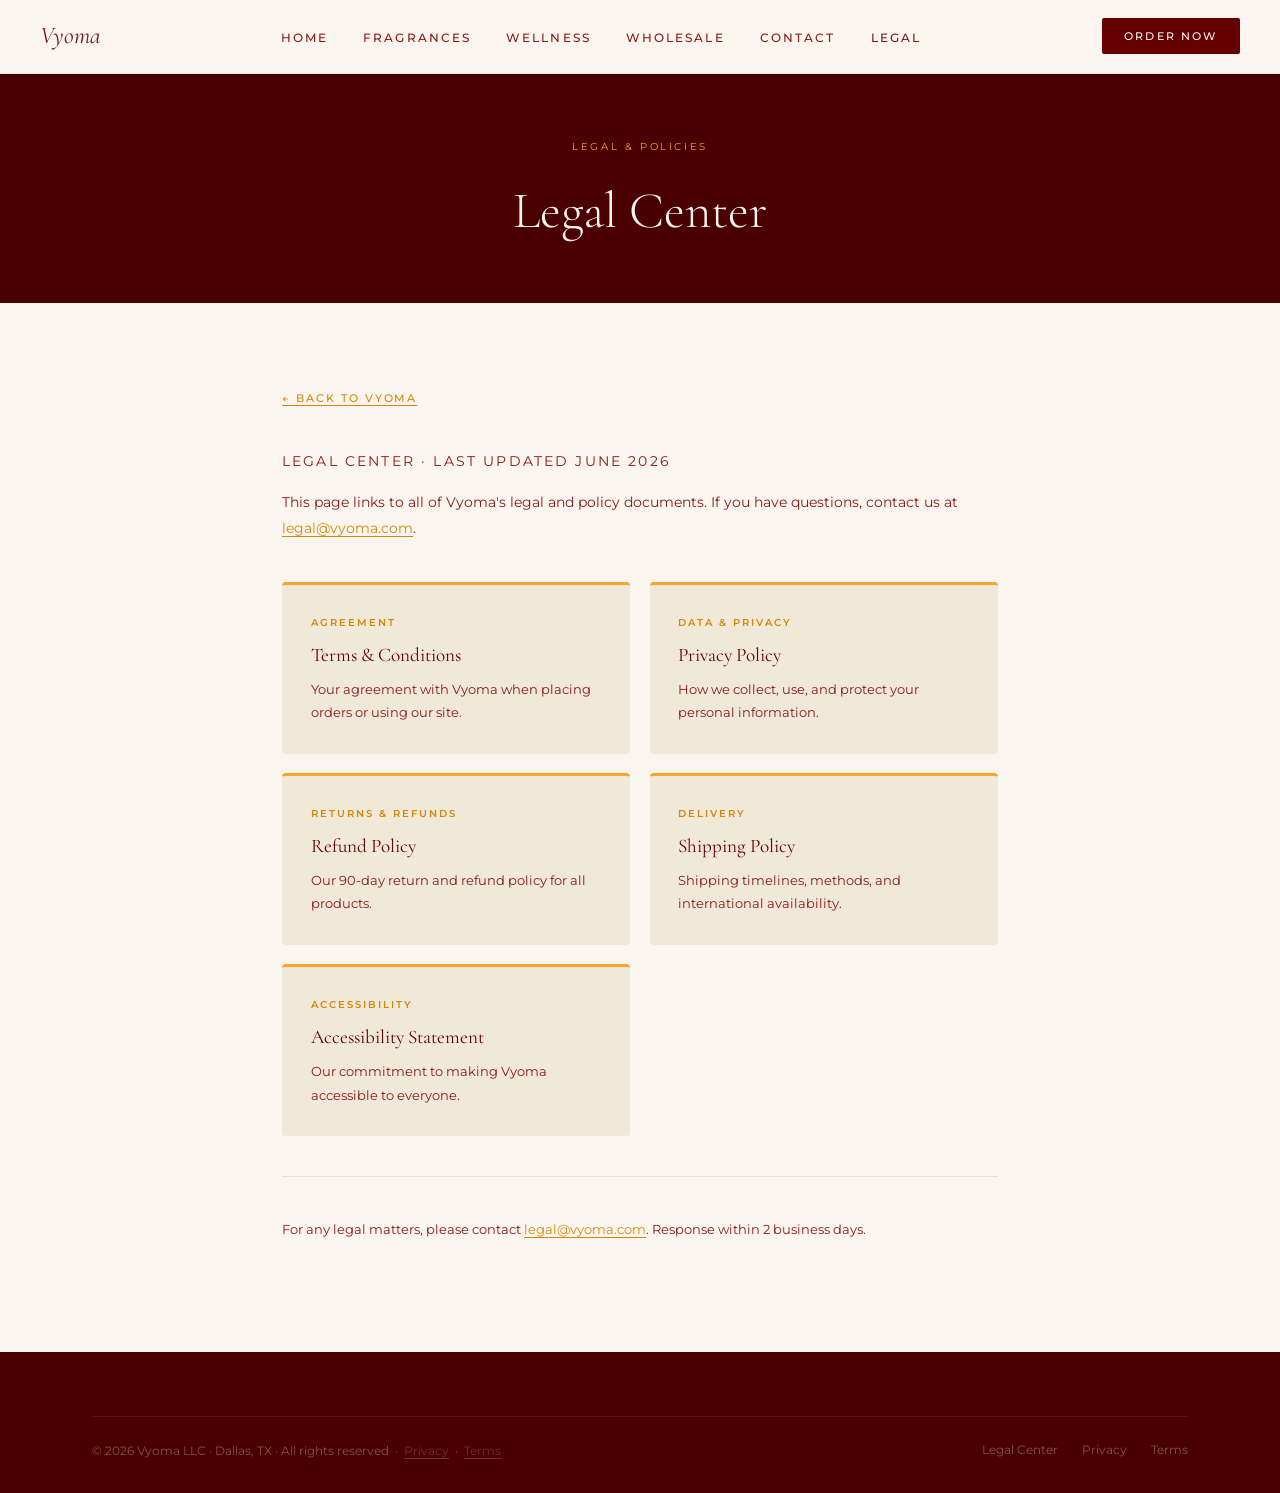
==== policies/index.html @ 999a2e5c "Add legal/policy pages and integrate into site navigation - Add policies/ folder with 6 self-contain" ====
<!DOCTYPE html>
<html lang="en">
<head>
<meta charset="UTF-8">
<meta name="viewport" content="width=device-width, initial-scale=1.0">
<title>Legal Center — Vyoma</title>
<link rel="preconnect" href="https://fonts.googleapis.com">
<link rel="preconnect" href="https://fonts.gstatic.com" crossorigin>
<link href="https://fonts.googleapis.com/css2?family=Cormorant+Garamond:ital,wght@0,300;0,400;0,500;1,300;1,400&family=Montserrat:wght@300;400;500;600&display=swap" rel="stylesheet">
<link rel="stylesheet" href="../shared.css">
<style>
.policy-wrap { max-width: 780px; margin: 0 auto; padding: 5rem 2rem 6rem; }
.policy-wrap h2 { font-family: var(--ff-serif); font-size: 1.6rem; font-weight: 300; color: var(--crimson); margin: 2.5rem 0 .8rem; }
.policy-wrap h3 { font-family: var(--ff-sans); font-size: .75rem; letter-spacing: .2em; text-transform: uppercase; color: var(--saffron-dk); margin: 2rem 0 .6rem; font-weight: 600; }
.policy-wrap p, .policy-wrap li { font-size: .9rem; color: var(--crimson-lt); line-height: 1.85; margin-bottom: .9rem; }
.policy-wrap ul, .policy-wrap ol { padding-left: 1.4rem; margin-bottom: 1rem; }
.policy-wrap li { margin-bottom: .4rem; }
.policy-wrap a { color: var(--saffron-dk); text-decoration: underline; text-underline-offset: 3px; }
.policy-wrap hr { border: none; border-top: 1px solid rgba(103,0,0,.1); margin: 2.5rem 0; }
.policy-meta { font-size: .72rem; letter-spacing: .15em; text-transform: uppercase; color: var(--smoke); margin-bottom: 2rem; }
.policy-back { display: inline-flex; align-items: center; gap: .5rem; font-size: .68rem; letter-spacing: .18em; text-transform: uppercase; color: var(--saffron-dk); font-weight: 500; text-decoration: none; margin-bottom: 2.5rem; }
.policy-back:hover { color: var(--crimson); }
</style>
</head>
<body style="background:var(--ivory);">

<nav class="nav" id="nav" style="position:relative;border-bottom:1px solid rgba(103,0,0,.08);">
  <a href="../index.html" class="nav__logo">
    <span class="nav__brand">Vyoma</span>
  </a>
  <ul class="nav__links">
    <li><a href="../index.html">Home</a></li>
    <li><a href="../fragrances.html">Fragrances</a></li>
    <li><a href="../wellness.html">Wellness</a></li>
    <li><a href="../wholesale.html">Wholesale</a></li>
    <li><a href="../contact.html">Contact</a></li>
    <li><a href="index.html" class="active">Legal</a></li>
  </ul>
  <a href="../contact.html" class="nav__cta">Order Now</a>
  <button class="nav__hamburger" id="hamburger" aria-label="Menu">
    <span></span><span></span><span></span>
  </button>
</nav>
<div class="nav__mobile" id="mobileMenu">
  <a href="../index.html">Home</a>
  <a href="../fragrances.html">Fragrances</a>
  <a href="../wellness.html">Wellness</a>
  <a href="../wholesale.html">Wholesale</a>
  <a href="../contact.html">Contact</a>
  <a href="index.html">Legal</a>
</div>

<div style="background:var(--crimson-dk);padding:4rem 0 3rem;text-align:center;">
  <p style="font-family:var(--ff-sans);font-size:.65rem;letter-spacing:.25em;text-transform:uppercase;color:var(--saffron);margin-bottom:.8rem;">Legal &amp; Policies</p>
  <h1 style="font-family:var(--ff-serif);font-size:clamp(2rem,4vw,3.2rem);font-weight:300;color:var(--ivory);">Legal Center</h1>
</div>

<div class="policy-wrap">
  <a href="../index.html" class="policy-back">← Back to Vyoma</a>
  
<p class="policy-meta">Legal Center &middot; Last updated June 2026</p>
<p>This page links to all of Vyoma's legal and policy documents. If you have questions, contact us at <a href="mailto:legal@vyoma.com">legal@vyoma.com</a>.</p>
<div style="display:grid;grid-template-columns:1fr 1fr;gap:1.2rem;margin:2.5rem 0;">
<a href="terms-and-conditions.html" style="display:block;background:var(--ivory-dk);border-radius:4px;border-top:3px solid var(--saffron);padding:1.8rem;text-decoration:none;">
  <div style="font-size:.62rem;letter-spacing:.2em;text-transform:uppercase;color:var(--saffron-dk);font-weight:600;margin-bottom:.5rem;">Agreement</div>
  <div style="font-family:var(--ff-serif);font-size:1.2rem;color:var(--crimson);">Terms &amp; Conditions</div>
  <p style="font-size:.8rem;color:var(--crimson-lt);margin-top:.4rem;margin-bottom:0;">Your agreement with Vyoma when placing orders or using our site.</p>
</a><a href="privacy-policy.html" style="display:block;background:var(--ivory-dk);border-radius:4px;border-top:3px solid var(--saffron);padding:1.8rem;text-decoration:none;">
  <div style="font-size:.62rem;letter-spacing:.2em;text-transform:uppercase;color:var(--saffron-dk);font-weight:600;margin-bottom:.5rem;">Data &amp; Privacy</div>
  <div style="font-family:var(--ff-serif);font-size:1.2rem;color:var(--crimson);">Privacy Policy</div>
  <p style="font-size:.8rem;color:var(--crimson-lt);margin-top:.4rem;margin-bottom:0;">How we collect, use, and protect your personal information.</p>
</a><a href="refund-policy.html" style="display:block;background:var(--ivory-dk);border-radius:4px;border-top:3px solid var(--saffron);padding:1.8rem;text-decoration:none;">
  <div style="font-size:.62rem;letter-spacing:.2em;text-transform:uppercase;color:var(--saffron-dk);font-weight:600;margin-bottom:.5rem;">Returns &amp; Refunds</div>
  <div style="font-family:var(--ff-serif);font-size:1.2rem;color:var(--crimson);">Refund Policy</div>
  <p style="font-size:.8rem;color:var(--crimson-lt);margin-top:.4rem;margin-bottom:0;">Our 90-day return and refund policy for all products.</p>
</a><a href="shipping-policy.html" style="display:block;background:var(--ivory-dk);border-radius:4px;border-top:3px solid var(--saffron);padding:1.8rem;text-decoration:none;">
  <div style="font-size:.62rem;letter-spacing:.2em;text-transform:uppercase;color:var(--saffron-dk);font-weight:600;margin-bottom:.5rem;">Delivery</div>
  <div style="font-family:var(--ff-serif);font-size:1.2rem;color:var(--crimson);">Shipping Policy</div>
  <p style="font-size:.8rem;color:var(--crimson-lt);margin-top:.4rem;margin-bottom:0;">Shipping timelines, methods, and international availability.</p>
</a><a href="accessibility.html" style="display:block;background:var(--ivory-dk);border-radius:4px;border-top:3px solid var(--saffron);padding:1.8rem;text-decoration:none;">
  <div style="font-size:.62rem;letter-spacing:.2em;text-transform:uppercase;color:var(--saffron-dk);font-weight:600;margin-bottom:.5rem;">Accessibility</div>
  <div style="font-family:var(--ff-serif);font-size:1.2rem;color:var(--crimson);">Accessibility Statement</div>
  <p style="font-size:.8rem;color:var(--crimson-lt);margin-top:.4rem;margin-bottom:0;">Our commitment to making Vyoma accessible to everyone.</p>
</a></div>
<hr>
<p style="font-size:.82rem;color:var(--crimson-lt);">For any legal matters, please contact <a href="mailto:legal@vyoma.com">legal@vyoma.com</a>. Response within 2 business days.</p>
</div>

<footer class="footer">
  <div class="container">
    <div class="footer__bottom">
      <p class="footer__copy">&copy; 2026 Vyoma LLC &middot; Dallas, TX &middot; All rights reserved &nbsp;&middot;&nbsp; <a href="privacy-policy.html" style="color:inherit;opacity:.6;text-decoration:underline;text-underline-offset:3px;">Privacy</a> &nbsp;&middot;&nbsp; <a href="terms-and-conditions.html" style="color:inherit;opacity:.6;text-decoration:underline;text-underline-offset:3px;">Terms</a></p>
      <div class="footer__legal">
        <a href="index.html">Legal Center</a>
        <a href="privacy-policy.html">Privacy</a>
        <a href="terms-and-conditions.html">Terms</a>
      </div>
    </div>
  </div>
</footer>

<script>
document.getElementById('hamburger').addEventListener('click',()=>document.getElementById('mobileMenu').classList.toggle('open'));
</script>
</body>
</html>
---- shared.css ----
/* ========================================================
   VYOMA — Shared Stylesheet  v2
   Palette: Crimson #670000 · Saffron #F5A52A · Ivory #FAF6EF
   Logos: original brand PNGs embedded per-page as base64
   ========================================================

   LOGO QUICK REFERENCE (all in /Logo/)
   ──────────────────────────────────────────────────────
   CIRCULAR  2034×2034px
     Vyoma_Logo_03_DeepCrimson.png  → hero, dark sections, social
     Vyoma_Logo_03_Cream.png        → light sections, print
     Vyoma_Logo_03_white.png        → letterhead, docs
   HORIZONTAL  2600×767px
     Vyoma_Header_03_creamDarkCrimson.png → dark headers, packaging
     Vyoma_Header_03_creamCrimson.png     → email, light collateral
     Vyoma_Header_03_whiteCrimson.png     → Word/PDF docs, invoices
   ──────────────────────────────────────────────────────
   ======================================================== */

*, *::before, *::after { box-sizing: border-box; margin: 0; padding: 0; }

:root {
  --saffron:    #F5A52A;
  --saffron-lt: #FBD07A;
  --saffron-dk: #D4880A;
  --crimson:    #670000;
  --crimson-lt: #8B1A1A;
  --crimson-dk: #4A0000;
  --maroon:     #7B1520;
  --ivory:      #FAF6EF;
  --ivory-dk:   #F0E8D8;
  --smoke:      #C8B99A;
  --ff-serif:   'Cormorant Garamond', Georgia, serif;
  --ff-sans:    'Montserrat', sans-serif;
  --ease:       0.35s ease;
}

html  { scroll-behavior: smooth; }
body  { font-family: var(--ff-sans); background: var(--ivory); color: var(--crimson); line-height: 1.7; overflow-x: hidden; }
img   { max-width: 100%; display: block; }
a     { text-decoration: none; color: inherit; }

/* ── Typography ── */
.eyebrow { font-family:var(--ff-sans); font-size:0.68rem; letter-spacing:0.25em; text-transform:uppercase; color:var(--saffron-dk); font-weight:500; }
.section-title { font-family:var(--ff-serif); font-size:clamp(2rem,4vw,3.2rem); font-weight:300; line-height:1.15; color:var(--crimson); }
.section-title em { font-style:italic; color:var(--maroon); }

/* ── Layout ── */
.container    { max-width:1160px; margin:0 auto; padding:0 2rem; }
.section      { padding:6rem 0; }
.section--dark     { background:var(--crimson-dk); color:var(--ivory); }
.section--dark .section-title { color:var(--ivory); }
.section--dark .eyebrow       { color:var(--saffron); }
.section--crimson  { background:var(--crimson); color:var(--ivory); }
.section--crimson .section-title { color:var(--ivory); }
.section--crimson .eyebrow       { color:var(--saffron); }
.section--saffron  { background:var(--saffron); color:var(--crimson); }
.section--ivory-dk { background:var(--ivory-dk); }

/* ── Buttons ── */
.btn { display:inline-flex; align-items:center; gap:0.5rem; padding:0.85rem 2rem; border-radius:2px; font-size:0.72rem; letter-spacing:0.2em; text-transform:uppercase; font-weight:500; transition:all var(--ease); cursor:pointer; border:none; font-family:var(--ff-sans); }
.btn--primary       { background:var(--saffron); color:var(--crimson); }
.btn--primary:hover { background:var(--saffron-lt); transform:translateY(-2px); box-shadow:0 8px 24px rgba(245,165,42,.35); }
.btn--crimson       { background:var(--crimson); color:var(--ivory); }
.btn--crimson:hover { background:var(--crimson-lt); }
.btn--outline-light { background:transparent; color:var(--ivory); border:1px solid rgba(250,246,239,.35); }
.btn--outline-light:hover { background:rgba(250,246,239,.08); border-color:var(--ivory); }
.btn--outline-dark  { background:transparent; color:var(--crimson); border:1px solid rgba(103,0,0,.3); }
.btn--outline-dark:hover { background:rgba(103,0,0,.06); }

/* ── Geo divider ── */
.geo-divider { display:flex; align-items:center; gap:1rem; margin:1.5rem 0; }
.geo-divider::before,.geo-divider::after { content:""; flex:1; height:1px; background:currentColor; opacity:.2; }
.geo-divider svg { width:28px; height:28px; opacity:.4; flex-shrink:0; }

/* ── Marquee ── */
.marquee-strip { background:var(--saffron); padding:1.6rem 0; overflow:hidden; }
.marquee-inner { display:flex; gap:4rem; align-items:center; white-space:nowrap; animation:marquee 32s linear infinite; width:max-content; }
@keyframes marquee { from{transform:translateX(0)} to{transform:translateX(-50%)} }
.marquee-item { display:flex; align-items:center; gap:1rem; font-family:var(--ff-serif); font-size:1.05rem; font-style:italic; color:var(--crimson); }
.marquee-item::after { content:"◆"; font-style:normal; font-size:.45rem; opacity:.45; }

/* ── Navigation ── */
.nav { position:fixed; top:0; left:0; right:0; z-index:100; display:flex; align-items:center; justify-content:space-between; padding:1rem 2.5rem; background:rgba(250,246,239,.93); backdrop-filter:blur(12px); border-bottom:1px solid rgba(103,0,0,.08); transition:var(--ease); }
.nav.scrolled { padding:.7rem 2.5rem; background:rgba(250,246,239,.98); box-shadow:0 2px 24px rgba(103,0,0,.1); }
.nav__logo { display:flex; align-items:center; gap:.9rem; }
.nav__logo img { height:44px; width:44px; border-radius:50%; object-fit:cover; }
.nav__brand { font-family:var(--ff-serif); font-size:1.5rem; font-style:italic; color:var(--maroon); }
.nav__links { display:flex; gap:2.2rem; list-style:none; }
.nav__links a { font-size:.72rem; letter-spacing:.18em; text-transform:uppercase; color:var(--crimson-lt); font-weight:500; transition:color var(--ease); }
.nav__links a:hover,.nav__links a.active { color:var(--maroon); }
.nav__cta { background:var(--crimson); color:var(--ivory); padding:.55rem 1.4rem; border-radius:2px; font-size:.68rem; letter-spacing:.2em; text-transform:uppercase; font-weight:500; transition:background var(--ease); }
.nav__cta:hover { background:var(--maroon); }
.nav__hamburger { display:none; flex-direction:column; gap:5px; cursor:pointer; background:none; border:none; padding:4px; }
.nav__hamburger span { display:block; width:22px; height:2px; background:var(--crimson); transition:var(--ease); }
.nav__mobile { display:none; }
.nav__mobile.open { display:flex; flex-direction:column; position:fixed; top:62px; left:0; right:0; bottom:0; background:var(--ivory); z-index:99; align-items:center; justify-content:center; gap:2rem; }
.nav__mobile a { font-size:1.4rem; font-family:var(--ff-serif); font-style:italic; color:var(--crimson); }

/* ── Page hero (inner pages) ── */
.page-hero { min-height:42vh; background:var(--crimson-dk); display:flex; align-items:flex-end; padding-bottom:4rem; padding-top:8rem; position:relative; overflow:hidden; }
.page-hero__geo { position:absolute; inset:0; display:flex; align-items:center; justify-content:center; pointer-events:none; }
.page-hero__geo svg { width:60vmin; height:60vmin; opacity:.06; }
.page-hero__content { position:relative; z-index:2; }
.page-hero__eyebrow { font-family:var(--ff-sans); font-size:.68rem; letter-spacing:.28em; text-transform:uppercase; color:var(--saffron); margin-bottom:.9rem; font-weight:500; }
.page-hero__title { font-family:var(--ff-serif); font-size:clamp(2.5rem,5vw,4.5rem); font-weight:300; color:var(--ivory); line-height:1.1; }
.page-hero__title em { font-style:italic; color:var(--saffron); }
.page-hero__sub { font-size:.9rem; color:var(--smoke); margin-top:1rem; max-width:520px; line-height:1.75; }

/* ── Footer ── */
.footer { background:var(--crimson-dk); color:var(--smoke); padding:4rem 0 2rem; }
.footer__grid { display:grid; grid-template-columns:2fr 1fr 1fr 1fr; gap:3rem; margin-bottom:3rem; }
.footer__brand { display:flex; flex-direction:column; }
.footer__brand-logo { display:flex; align-items:center; gap:.8rem; margin-bottom:1rem; }
.footer__brand-logo img { height:42px; width:auto; }
.footer__tagline { font-size:.78rem; color:var(--smoke); margin-bottom:1rem; font-style:italic; font-family:var(--ff-serif); }
.footer__desc { font-size:.8rem; color:rgba(200,185,154,.6); line-height:1.7; }
.footer__col h4 { font-size:.65rem; letter-spacing:.2em; text-transform:uppercase; color:var(--saffron); margin-bottom:1.2rem; font-weight:500; }
.footer__col ul { list-style:none; display:flex; flex-direction:column; gap:.6rem; }
.footer__col ul li a { font-size:.82rem; color:var(--smoke); transition:color var(--ease); }
.footer__col ul li a:hover { color:var(--saffron); }
.footer__bottom { border-top:1px solid rgba(200,185,154,.12); padding-top:1.5rem; display:flex; justify-content:space-between; align-items:center; flex-wrap:wrap; gap:1rem; }
.footer__copy { font-size:.75rem; color:rgba(200,185,154,.45); }
.footer__legal { display:flex; gap:1.5rem; }
.footer__legal a { font-size:.72rem; color:rgba(200,185,154,.45); transition:color var(--ease); }
.footer__legal a:hover { color:var(--smoke); }

/* ── Scroll reveal ── */
.reveal { opacity:0; transform:translateY(28px); transition:opacity .75s ease,transform .75s ease; }
.reveal.visible { opacity:1; transform:none; }

/* ── Responsive ── */
@media (max-width:1024px) { .footer__grid { grid-template-columns:1fr 1fr; } }
@media (max-width:768px)  { .nav__links,.nav__cta { display:none; } .nav__hamburger { display:flex; } .section { padding:4rem 0; } .footer__grid { grid-template-columns:1fr; } }
@media (max-width:480px)  { .nav { padding:1rem 1.2rem; } .container { padding:0 1.2rem; } }
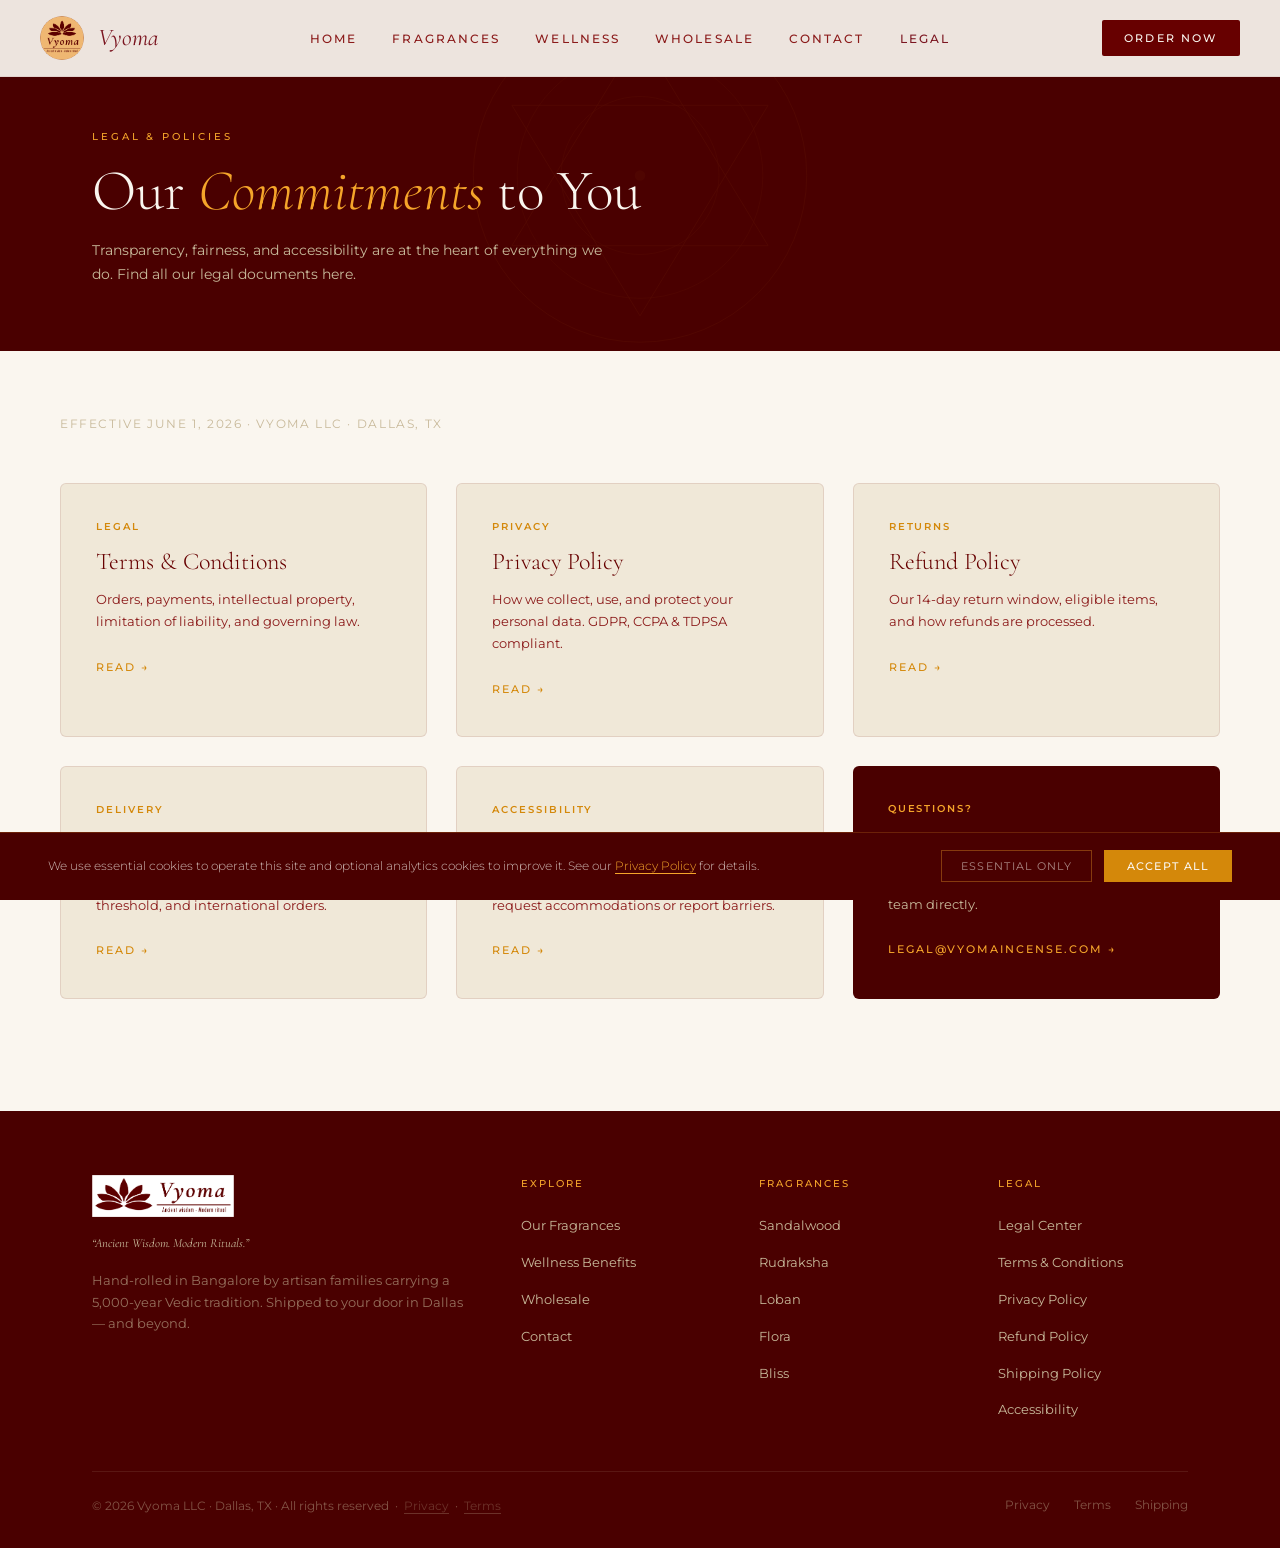
==== commit b3a1a8a0: "Redesign policy pages with full Vyoma branding Rebuild all 6 policy pages from scratch to match the " ====
--- a/policies/index.html
+++ b/policies/index.html
@@ -3,29 +3,77 @@
 <head>
 <meta charset="UTF-8">
 <meta name="viewport" content="width=device-width, initial-scale=1.0">
-<title>Legal Center — Vyoma</title>
+<meta name="description" content="Vyoma legal documents — Terms & Conditions, Privacy Policy, Refund & Shipping policies, and Accessibility statement.">
+<meta name="robots" content="index, follow">
+<link rel="canonical" href="https://vyomaincense.com/policies/index">
+<meta property="og:title" content="Legal Center | Vyoma">
+<meta property="og:description" content="Vyoma legal documents — Terms & Conditions, Privacy Policy, Refund & Shipping policies, and Accessibility statement.">
+<meta property="og:type" content="website">
+<meta property="og:url" content="https://vyomaincense.com/policies/index">
+<meta property="og:site_name" content="Vyoma">
+<meta name="twitter:card" content="summary_large_image">
+<meta name="twitter:site" content="@vyomaincense">
+<meta name="twitter:title" content="Legal Center | Vyoma">
+<meta name="twitter:description" content="Vyoma legal documents — Terms & Conditions, Privacy Policy, Refund & Shipping policies, and Accessibility statement.">
+<title>Legal Center &mdash; Vyoma</title>
 <link rel="preconnect" href="https://fonts.googleapis.com">
 <link rel="preconnect" href="https://fonts.gstatic.com" crossorigin>
 <link href="https://fonts.googleapis.com/css2?family=Cormorant+Garamond:ital,wght@0,300;0,400;0,500;1,300;1,400&family=Montserrat:wght@300;400;500;600&display=swap" rel="stylesheet">
 <link rel="stylesheet" href="../shared.css">
 <style>
-.policy-wrap { max-width: 780px; margin: 0 auto; padding: 5rem 2rem 6rem; }
-.policy-wrap h2 { font-family: var(--ff-serif); font-size: 1.6rem; font-weight: 300; color: var(--crimson); margin: 2.5rem 0 .8rem; }
-.policy-wrap h3 { font-family: var(--ff-sans); font-size: .75rem; letter-spacing: .2em; text-transform: uppercase; color: var(--saffron-dk); margin: 2rem 0 .6rem; font-weight: 600; }
-.policy-wrap p, .policy-wrap li { font-size: .9rem; color: var(--crimson-lt); line-height: 1.85; margin-bottom: .9rem; }
-.policy-wrap ul, .policy-wrap ol { padding-left: 1.4rem; margin-bottom: 1rem; }
-.policy-wrap li { margin-bottom: .4rem; }
-.policy-wrap a { color: var(--saffron-dk); text-decoration: underline; text-underline-offset: 3px; }
-.policy-wrap hr { border: none; border-top: 1px solid rgba(103,0,0,.1); margin: 2.5rem 0; }
-.policy-meta { font-size: .72rem; letter-spacing: .15em; text-transform: uppercase; color: var(--smoke); margin-bottom: 2rem; }
-.policy-back { display: inline-flex; align-items: center; gap: .5rem; font-size: .68rem; letter-spacing: .18em; text-transform: uppercase; color: var(--saffron-dk); font-weight: 500; text-decoration: none; margin-bottom: 2.5rem; }
-.policy-back:hover { color: var(--crimson); }
+.policy-hero { background: var(--crimson-dk); padding: 8rem 0 4rem; position: relative; overflow: hidden; }
+.policy-hero__geo { position:absolute;inset:0;display:flex;align-items:center;justify-content:center;pointer-events:none;opacity:.06; }
+.policy-hero__eyebrow { font-family:var(--ff-sans);font-size:.65rem;letter-spacing:.28em;text-transform:uppercase;color:var(--saffron);margin-bottom:.9rem;font-weight:500; }
+.policy-hero__title { font-family:var(--ff-serif);font-size:clamp(2.2rem,4.5vw,3.8rem);font-weight:300;color:var(--ivory);line-height:1.1; }
+.policy-hero__title em { font-style:italic;color:var(--saffron); }
+.policy-hero__sub { font-size:.85rem;color:var(--smoke);margin-top:1rem;max-width:520px;line-height:1.75; }
+.policy-layout { display:grid;grid-template-columns:220px 1fr;gap:5rem;padding:4rem 0 7rem;align-items:start; }
+.policy-toc { position:sticky;top:90px; }
+.policy-toc__label { font-size:.6rem;letter-spacing:.22em;text-transform:uppercase;color:var(--saffron-dk);font-weight:600;margin-bottom:1.2rem; }
+.policy-toc__list { list-style:none;display:flex;flex-direction:column;gap:.15rem; }
+.policy-toc__list a { display:block;font-size:.75rem;color:var(--smoke);padding:.45rem .75rem;border-left:2px solid rgba(103,0,0,.12);transition:all .25s;line-height:1.4;text-decoration:none; }
+.policy-toc__list a:hover { color:var(--crimson);border-left-color:var(--saffron-dk); }
+.policy-toc__list a.toc-active { color:var(--crimson);border-left-color:var(--saffron);font-weight:500; }
+.policy-content { max-width:760px; }
+.policy-meta { font-size:.7rem;letter-spacing:.14em;text-transform:uppercase;color:var(--smoke);margin-bottom:2.5rem;padding-bottom:1.5rem;border-bottom:1px solid rgba(103,0,0,.1); }
+.policy-content h2 { font-family:var(--ff-serif);font-size:1.65rem;font-weight:300;color:var(--crimson);margin:2.8rem 0 .85rem;line-height:1.2; }
+.policy-content h3 { font-family:var(--ff-sans);font-size:.68rem;letter-spacing:.2em;text-transform:uppercase;color:var(--saffron-dk);margin:1.8rem 0 .6rem;font-weight:600; }
+.policy-content p { font-size:.9rem;color:var(--crimson-lt);line-height:1.9;margin-bottom:1rem; }
+.policy-content ul, .policy-content ol { padding-left:1.5rem;margin-bottom:1rem; }
+.policy-content li { font-size:.9rem;color:var(--crimson-lt);line-height:1.8;margin-bottom:.35rem; }
+.policy-content a { color:var(--saffron-dk);text-decoration:underline;text-underline-offset:3px; }
+.policy-content a:hover { color:var(--crimson); }
+.policy-content hr { border:none;border-top:1px solid rgba(103,0,0,.1);margin:2.5rem 0; }
+.policy-content table { width:100%;border-collapse:collapse;font-size:.82rem;margin:1rem 0; }
+.policy-content th { text-align:left;padding:.6rem .8rem;font-size:.62rem;letter-spacing:.15em;text-transform:uppercase;color:var(--saffron-dk);border-bottom:2px solid rgba(103,0,0,.15); }
+.policy-content td { padding:.7rem .8rem;color:var(--crimson-lt);border-bottom:1px solid rgba(103,0,0,.07); }
+.callout { background:var(--ivory-dk);border-left:3px solid var(--saffron);padding:1.2rem 1.4rem;border-radius:0 4px 4px 0;margin:1.5rem 0; }
+.callout p { margin-bottom:0;font-size:.85rem; }
+@media (max-width:900px) { .policy-layout { grid-template-columns:1fr; } .policy-toc { display:none; } }
+@media (max-width:768px) { .policy-hero { padding:7rem 0 3rem; } }
 </style>
 </head>
-<body style="background:var(--ivory);">
-
-<nav class="nav" id="nav" style="position:relative;border-bottom:1px solid rgba(103,0,0,.08);">
+<body>
+<!-- COOKIE CONSENT BANNER -->
+<div id="vyoma-cookie-banner" style="position:fixed;bottom:0;left:0;right:0;z-index:9999;background:var(--crimson-dk);border-top:1px solid rgba(245,165,42,.2);padding:1.1rem 3rem;display:flex;align-items:center;justify-content:space-between;flex-wrap:wrap;gap:1rem;font-family:var(--ff-sans);font-size:.78rem;font-weight:300;color:rgba(250,246,239,.75);line-height:1.6;" role="dialog" aria-label="Cookie consent">
+  <span>We use essential cookies to operate this site and optional analytics cookies to improve it. See our <a href="privacy-policy.html#cookies" style="color:var(--saffron);text-decoration:underline;text-underline-offset:3px;">Privacy Policy</a> for details.</span>
+  <div style="display:flex;gap:.75rem;flex-shrink:0;">
+    <button onclick="vyomaCookieDecline()" style="font-family:var(--ff-sans);font-size:.68rem;font-weight:400;letter-spacing:.12em;text-transform:uppercase;background:transparent;border:.5px solid rgba(245,165,42,.35);color:rgba(250,246,239,.55);padding:.5rem 1.2rem;cursor:pointer;transition:border-color .25s,color .25s;" onmouseover="this.style.borderColor='rgba(245,165,42,.7)';this.style.color='rgba(250,246,239,.9)'" onmouseout="this.style.borderColor='rgba(245,165,42,.35)';this.style.color='rgba(250,246,239,.55)'">Essential only</button>
+    <button onclick="vyomaCookieAccept()" style="font-family:var(--ff-sans);font-size:.68rem;font-weight:500;letter-spacing:.12em;text-transform:uppercase;background:var(--saffron-dk);border:none;color:var(--ivory);padding:.5rem 1.4rem;cursor:pointer;transition:background .25s;" onmouseover="this.style.background='var(--saffron)'" onmouseout="this.style.background='var(--saffron-dk)'">Accept all</button>
+  </div>
+</div>
+<script>
+(function(){
+  var b=document.getElementById('vyoma-cookie-banner');
+  if(localStorage.getItem('vyoma_cookie_consent')){b.style.display='none';}
+  window.vyomaCookieAccept=function(){localStorage.setItem('vyoma_cookie_consent','all');b.style.transform='translateY(110%)';setTimeout(function(){b.style.display='none';},420);};
+  window.vyomaCookieDecline=function(){localStorage.setItem('vyoma_cookie_consent','essential');b.style.transform='translateY(110%)';setTimeout(function(){b.style.display='none';},420);};
+})();
+</script>
+<!-- END COOKIE CONSENT -->
+<nav class="nav" id="nav">
   <a href="../index.html" class="nav__logo">
+    <img src="[data-uri]" alt="Vyoma" style="height:44px;width:44px;border-radius:50%;object-fit:cover;">
     <span class="nav__brand">Vyoma</span>
   </a>
   <ul class="nav__links">
@@ -37,9 +85,7 @@
     <li><a href="index.html" class="active">Legal</a></li>
   </ul>
   <a href="../contact.html" class="nav__cta">Order Now</a>
-  <button class="nav__hamburger" id="hamburger" aria-label="Menu">
-    <span></span><span></span><span></span>
-  </button>
+  <button class="nav__hamburger" id="hamburger" aria-label="Menu"><span></span><span></span><span></span></button>
 </nav>
 <div class="nav__mobile" id="mobileMenu">
   <a href="../index.html">Home</a>
@@ -49,58 +95,131 @@
   <a href="../contact.html">Contact</a>
   <a href="index.html">Legal</a>
 </div>
-
-<div style="background:var(--crimson-dk);padding:4rem 0 3rem;text-align:center;">
-  <p style="font-family:var(--ff-sans);font-size:.65rem;letter-spacing:.25em;text-transform:uppercase;color:var(--saffron);margin-bottom:.8rem;">Legal &amp; Policies</p>
-  <h1 style="font-family:var(--ff-serif);font-size:clamp(2rem,4vw,3.2rem);font-weight:300;color:var(--ivory);">Legal Center</h1>
-</div>
-
-<div class="policy-wrap">
-  <a href="../index.html" class="policy-back">← Back to Vyoma</a>
-  
-<p class="policy-meta">Legal Center &middot; Last updated June 2026</p>
-<p>This page links to all of Vyoma's legal and policy documents. If you have questions, contact us at <a href="mailto:legal@vyoma.com">legal@vyoma.com</a>.</p>
-<div style="display:grid;grid-template-columns:1fr 1fr;gap:1.2rem;margin:2.5rem 0;">
-<a href="terms-and-conditions.html" style="display:block;background:var(--ivory-dk);border-radius:4px;border-top:3px solid var(--saffron);padding:1.8rem;text-decoration:none;">
-  <div style="font-size:.62rem;letter-spacing:.2em;text-transform:uppercase;color:var(--saffron-dk);font-weight:600;margin-bottom:.5rem;">Agreement</div>
-  <div style="font-family:var(--ff-serif);font-size:1.2rem;color:var(--crimson);">Terms &amp; Conditions</div>
-  <p style="font-size:.8rem;color:var(--crimson-lt);margin-top:.4rem;margin-bottom:0;">Your agreement with Vyoma when placing orders or using our site.</p>
-</a><a href="privacy-policy.html" style="display:block;background:var(--ivory-dk);border-radius:4px;border-top:3px solid var(--saffron);padding:1.8rem;text-decoration:none;">
-  <div style="font-size:.62rem;letter-spacing:.2em;text-transform:uppercase;color:var(--saffron-dk);font-weight:600;margin-bottom:.5rem;">Data &amp; Privacy</div>
-  <div style="font-family:var(--ff-serif);font-size:1.2rem;color:var(--crimson);">Privacy Policy</div>
-  <p style="font-size:.8rem;color:var(--crimson-lt);margin-top:.4rem;margin-bottom:0;">How we collect, use, and protect your personal information.</p>
-</a><a href="refund-policy.html" style="display:block;background:var(--ivory-dk);border-radius:4px;border-top:3px solid var(--saffron);padding:1.8rem;text-decoration:none;">
-  <div style="font-size:.62rem;letter-spacing:.2em;text-transform:uppercase;color:var(--saffron-dk);font-weight:600;margin-bottom:.5rem;">Returns &amp; Refunds</div>
-  <div style="font-family:var(--ff-serif);font-size:1.2rem;color:var(--crimson);">Refund Policy</div>
-  <p style="font-size:.8rem;color:var(--crimson-lt);margin-top:.4rem;margin-bottom:0;">Our 90-day return and refund policy for all products.</p>
-</a><a href="shipping-policy.html" style="display:block;background:var(--ivory-dk);border-radius:4px;border-top:3px solid var(--saffron);padding:1.8rem;text-decoration:none;">
-  <div style="font-size:.62rem;letter-spacing:.2em;text-transform:uppercase;color:var(--saffron-dk);font-weight:600;margin-bottom:.5rem;">Delivery</div>
-  <div style="font-family:var(--ff-serif);font-size:1.2rem;color:var(--crimson);">Shipping Policy</div>
-  <p style="font-size:.8rem;color:var(--crimson-lt);margin-top:.4rem;margin-bottom:0;">Shipping timelines, methods, and international availability.</p>
-</a><a href="accessibility.html" style="display:block;background:var(--ivory-dk);border-radius:4px;border-top:3px solid var(--saffron);padding:1.8rem;text-decoration:none;">
-  <div style="font-size:.62rem;letter-spacing:.2em;text-transform:uppercase;color:var(--saffron-dk);font-weight:600;margin-bottom:.5rem;">Accessibility</div>
-  <div style="font-family:var(--ff-serif);font-size:1.2rem;color:var(--crimson);">Accessibility Statement</div>
-  <p style="font-size:.8rem;color:var(--crimson-lt);margin-top:.4rem;margin-bottom:0;">Our commitment to making Vyoma accessible to everyone.</p>
-</a></div>
-<hr>
-<p style="font-size:.82rem;color:var(--crimson-lt);">For any legal matters, please contact <a href="mailto:legal@vyoma.com">legal@vyoma.com</a>. Response within 2 business days.</p>
-</div>
-
+<main>
+<div class="policy-hero">
+  <div class="policy-hero__geo"><svg viewBox="0 0 400 400" xmlns="http://www.w3.org/2000/svg" style="width:100%;height:100%;"><circle cx="200" cy="200" r="190" fill="none" stroke="#F5A52A" stroke-width=".8"/><circle cx="200" cy="200" r="140" fill="none" stroke="#F5A52A" stroke-width=".6"/><circle cx="200" cy="200" r="90" fill="none" stroke="#F5A52A" stroke-width=".6"/><polygon points="200,40 346,280 54,280" fill="none" stroke="#F5A52A" stroke-width=".8"/><polygon points="200,360 54,120 346,120" fill="none" stroke="#F5A52A" stroke-width=".8"/><circle cx="200" cy="200" r="6" fill="#F5A52A" opacity=".5"/></svg></div>
+  <div class="container" style="position:relative;z-index:2;">
+    <p class="policy-hero__eyebrow">Legal &amp; Policies</p>
+    <h1 class="policy-hero__title">Our <em>Commitments</em> to You</h1>
+    <p class="policy-hero__sub">Transparency, fairness, and accessibility are at the heart of everything we do. Find all our legal documents here.</p>
+  </div>
+</div>
+<div class="container" style="padding:4rem 0 7rem;">
+  <p style="font-size:.72rem;letter-spacing:.14em;text-transform:uppercase;color:var(--smoke);margin-bottom:3rem;">Effective June 1, 2026 &middot; Vyoma LLC &middot; Dallas, TX</p>
+  <div style="display:grid;grid-template-columns:repeat(auto-fill,minmax(300px,1fr));gap:1.8rem;">
+    <a href="terms-and-conditions.html" class="reveal" style="display:block;padding:2.2rem;background:var(--ivory-dk);border:1px solid rgba(103,0,0,.1);border-radius:6px;transition:border-color .3s,box-shadow .3s;text-decoration:none;" onmouseover="this.style.borderColor='var(--saffron-dk)';this.style.boxShadow='0 6px 28px rgba(103,0,0,.1)'" onmouseout="this.style.borderColor='rgba(103,0,0,.1)';this.style.boxShadow='none'">
+      <p style="font-size:.6rem;letter-spacing:.2em;text-transform:uppercase;color:var(--saffron-dk);font-weight:600;margin-bottom:.8rem;">Legal</p>
+      <h2 style="font-family:var(--ff-serif);font-size:1.5rem;font-weight:300;color:var(--crimson);margin-bottom:.7rem;line-height:1.2;">Terms &amp; Conditions</h2>
+      <p style="font-size:.82rem;color:var(--crimson-lt);line-height:1.7;margin-bottom:1.2rem;">Orders, payments, intellectual property, limitation of liability, and governing law.</p>
+      <span style="font-size:.68rem;letter-spacing:.18em;text-transform:uppercase;color:var(--saffron-dk);font-weight:500;">Read &rarr;</span>
+    </a>
+    <a href="privacy-policy.html" class="reveal" style="display:block;padding:2.2rem;background:var(--ivory-dk);border:1px solid rgba(103,0,0,.1);border-radius:6px;transition:border-color .3s,box-shadow .3s;text-decoration:none;" onmouseover="this.style.borderColor='var(--saffron-dk)';this.style.boxShadow='0 6px 28px rgba(103,0,0,.1)'" onmouseout="this.style.borderColor='rgba(103,0,0,.1)';this.style.boxShadow='none'">
+      <p style="font-size:.6rem;letter-spacing:.2em;text-transform:uppercase;color:var(--saffron-dk);font-weight:600;margin-bottom:.8rem;">Privacy</p>
+      <h2 style="font-family:var(--ff-serif);font-size:1.5rem;font-weight:300;color:var(--crimson);margin-bottom:.7rem;line-height:1.2;">Privacy Policy</h2>
+      <p style="font-size:.82rem;color:var(--crimson-lt);line-height:1.7;margin-bottom:1.2rem;">How we collect, use, and protect your personal data. GDPR, CCPA &amp; TDPSA compliant.</p>
+      <span style="font-size:.68rem;letter-spacing:.18em;text-transform:uppercase;color:var(--saffron-dk);font-weight:500;">Read &rarr;</span>
+    </a>
+    <a href="refund-policy.html" class="reveal" style="display:block;padding:2.2rem;background:var(--ivory-dk);border:1px solid rgba(103,0,0,.1);border-radius:6px;transition:border-color .3s,box-shadow .3s;text-decoration:none;" onmouseover="this.style.borderColor='var(--saffron-dk)';this.style.boxShadow='0 6px 28px rgba(103,0,0,.1)'" onmouseout="this.style.borderColor='rgba(103,0,0,.1)';this.style.boxShadow='none'">
+      <p style="font-size:.6rem;letter-spacing:.2em;text-transform:uppercase;color:var(--saffron-dk);font-weight:600;margin-bottom:.8rem;">Returns</p>
+      <h2 style="font-family:var(--ff-serif);font-size:1.5rem;font-weight:300;color:var(--crimson);margin-bottom:.7rem;line-height:1.2;">Refund Policy</h2>
+      <p style="font-size:.82rem;color:var(--crimson-lt);line-height:1.7;margin-bottom:1.2rem;">Our 14-day return window, eligible items, and how refunds are processed.</p>
+      <span style="font-size:.68rem;letter-spacing:.18em;text-transform:uppercase;color:var(--saffron-dk);font-weight:500;">Read &rarr;</span>
+    </a>
+    <a href="shipping-policy.html" class="reveal" style="display:block;padding:2.2rem;background:var(--ivory-dk);border:1px solid rgba(103,0,0,.1);border-radius:6px;transition:border-color .3s,box-shadow .3s;text-decoration:none;" onmouseover="this.style.borderColor='var(--saffron-dk)';this.style.boxShadow='0 6px 28px rgba(103,0,0,.1)'" onmouseout="this.style.borderColor='rgba(103,0,0,.1)';this.style.boxShadow='none'">
+      <p style="font-size:.6rem;letter-spacing:.2em;text-transform:uppercase;color:var(--saffron-dk);font-weight:600;margin-bottom:.8rem;">Delivery</p>
+      <h2 style="font-family:var(--ff-serif);font-size:1.5rem;font-weight:300;color:var(--crimson);margin-bottom:.7rem;line-height:1.2;">Shipping Policy</h2>
+      <p style="font-size:.82rem;color:var(--crimson-lt);line-height:1.7;margin-bottom:1.2rem;">Delivery timelines, carriers, free shipping threshold, and international orders.</p>
+      <span style="font-size:.68rem;letter-spacing:.18em;text-transform:uppercase;color:var(--saffron-dk);font-weight:500;">Read &rarr;</span>
+    </a>
+    <a href="accessibility.html" class="reveal" style="display:block;padding:2.2rem;background:var(--ivory-dk);border:1px solid rgba(103,0,0,.1);border-radius:6px;transition:border-color .3s,box-shadow .3s;text-decoration:none;" onmouseover="this.style.borderColor='var(--saffron-dk)';this.style.boxShadow='0 6px 28px rgba(103,0,0,.1)'" onmouseout="this.style.borderColor='rgba(103,0,0,.1)';this.style.boxShadow='none'">
+      <p style="font-size:.6rem;letter-spacing:.2em;text-transform:uppercase;color:var(--saffron-dk);font-weight:600;margin-bottom:.8rem;">Accessibility</p>
+      <h2 style="font-family:var(--ff-serif);font-size:1.5rem;font-weight:300;color:var(--crimson);margin-bottom:.7rem;line-height:1.2;">Accessibility Statement</h2>
+      <p style="font-size:.82rem;color:var(--crimson-lt);line-height:1.7;margin-bottom:1.2rem;">Our WCAG 2.1 commitment and how to request accommodations or report barriers.</p>
+      <span style="font-size:.68rem;letter-spacing:.18em;text-transform:uppercase;color:var(--saffron-dk);font-weight:500;">Read &rarr;</span>
+    </a>
+    <div class="reveal" style="padding:2.2rem;background:var(--crimson-dk);border-radius:6px;">
+      <p style="font-size:.6rem;letter-spacing:.2em;text-transform:uppercase;color:var(--saffron);font-weight:600;margin-bottom:.8rem;">Questions?</p>
+      <h2 style="font-family:var(--ff-serif);font-size:1.5rem;font-weight:300;color:var(--ivory);margin-bottom:.7rem;line-height:1.2;">We&rsquo;re Here to Help</h2>
+      <p style="font-size:.82rem;color:var(--smoke);line-height:1.7;margin-bottom:1.2rem;">For any legal or policy questions, reach our team directly.</p>
+      <a href="mailto:legal@vyomaincense.com" style="font-size:.68rem;letter-spacing:.18em;text-transform:uppercase;color:var(--saffron);font-weight:500;text-decoration:none;">legal@vyomaincense.com &rarr;</a>
+    </div>
+  </div>
+</div>
+</main>
 <footer class="footer">
   <div class="container">
+    <div class="footer__grid" style="grid-template-columns:2fr 1fr 1fr 1fr;">
+      <div class="footer__brand">
+        <div class="footer__brand-logo">
+          <img src="[data-uri]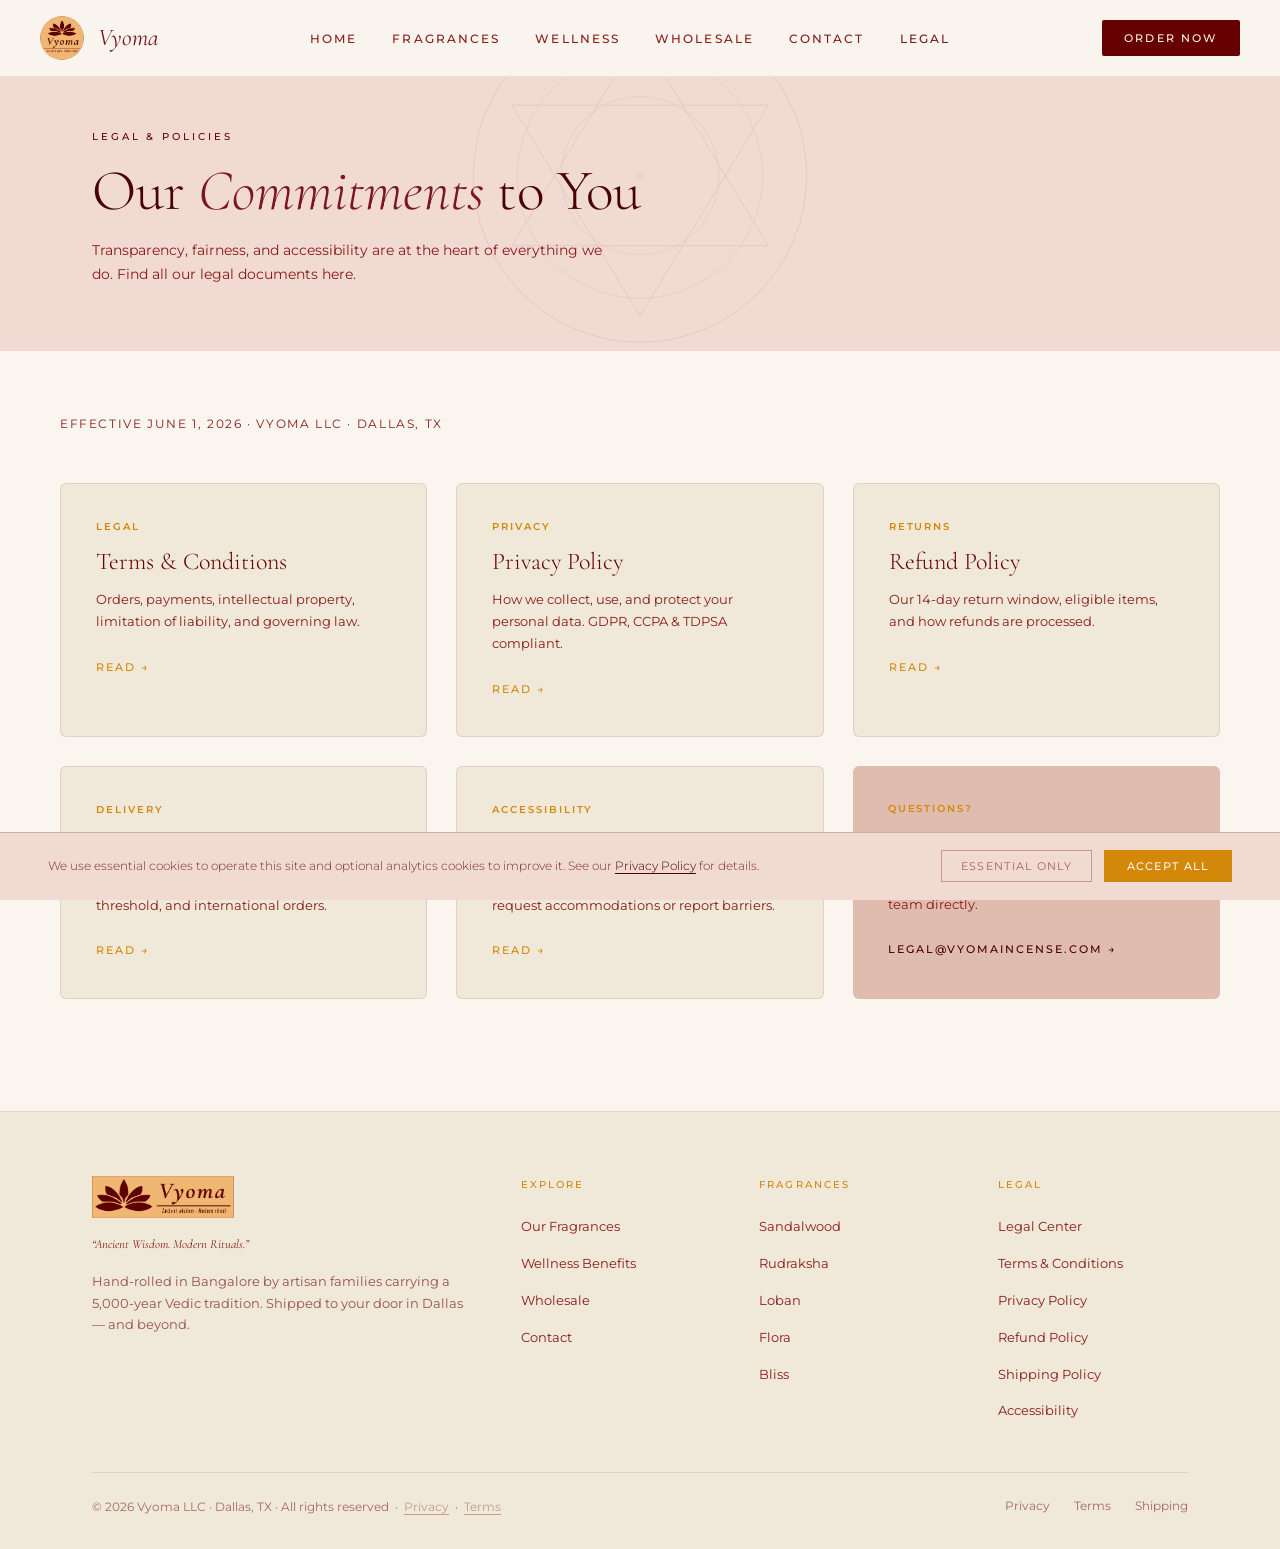
==== commit a6772d4f: "Redesign color scheme to light/blush luxury palette Replace full dark-crimson hero, footer, and acce" ====
--- a/policies/index.html
+++ b/policies/index.html
@@ -21,21 +21,21 @@
 <link href="https://fonts.googleapis.com/css2?family=Cormorant+Garamond:ital,wght@0,300;0,400;0,500;1,300;1,400&family=Montserrat:wght@300;400;500;600&display=swap" rel="stylesheet">
 <link rel="stylesheet" href="../shared.css">
 <style>
-.policy-hero { background: var(--crimson-dk); padding: 8rem 0 4rem; position: relative; overflow: hidden; }
-.policy-hero__geo { position:absolute;inset:0;display:flex;align-items:center;justify-content:center;pointer-events:none;opacity:.06; }
-.policy-hero__eyebrow { font-family:var(--ff-sans);font-size:.65rem;letter-spacing:.28em;text-transform:uppercase;color:var(--saffron);margin-bottom:.9rem;font-weight:500; }
-.policy-hero__title { font-family:var(--ff-serif);font-size:clamp(2.2rem,4.5vw,3.8rem);font-weight:300;color:var(--ivory);line-height:1.1; }
-.policy-hero__title em { font-style:italic;color:var(--saffron); }
-.policy-hero__sub { font-size:.85rem;color:var(--smoke);margin-top:1rem;max-width:520px;line-height:1.75; }
+.policy-hero { background: var(--blush); padding: 8rem 0 4rem; position: relative; overflow: hidden; }
+.policy-hero__geo { position:absolute;inset:0;display:flex;align-items:center;justify-content:center;pointer-events:none;opacity:.1; }
+.policy-hero__eyebrow { font-family:var(--ff-sans);font-size:.65rem;letter-spacing:.28em;text-transform:uppercase;color:var(--crimson);margin-bottom:.9rem;font-weight:500; }
+.policy-hero__title { font-family:var(--ff-serif);font-size:clamp(2.2rem,4.5vw,3.8rem);font-weight:300;color:var(--crimson-dk);line-height:1.1; }
+.policy-hero__title em { font-style:italic;color:var(--maroon); }
+.policy-hero__sub { font-size:.85rem;color:var(--crimson-lt);margin-top:1rem;max-width:520px;line-height:1.75; }
 .policy-layout { display:grid;grid-template-columns:220px 1fr;gap:5rem;padding:4rem 0 7rem;align-items:start; }
 .policy-toc { position:sticky;top:90px; }
 .policy-toc__label { font-size:.6rem;letter-spacing:.22em;text-transform:uppercase;color:var(--saffron-dk);font-weight:600;margin-bottom:1.2rem; }
 .policy-toc__list { list-style:none;display:flex;flex-direction:column;gap:.15rem; }
-.policy-toc__list a { display:block;font-size:.75rem;color:var(--smoke);padding:.45rem .75rem;border-left:2px solid rgba(103,0,0,.12);transition:all .25s;line-height:1.4;text-decoration:none; }
+.policy-toc__list a { display:block;font-size:.75rem;color:var(--crimson-lt);padding:.45rem .75rem;border-left:2px solid rgba(103,0,0,.12);transition:all .25s;line-height:1.4;text-decoration:none; }
 .policy-toc__list a:hover { color:var(--crimson);border-left-color:var(--saffron-dk); }
 .policy-toc__list a.toc-active { color:var(--crimson);border-left-color:var(--saffron);font-weight:500; }
 .policy-content { max-width:760px; }
-.policy-meta { font-size:.7rem;letter-spacing:.14em;text-transform:uppercase;color:var(--smoke);margin-bottom:2.5rem;padding-bottom:1.5rem;border-bottom:1px solid rgba(103,0,0,.1); }
+.policy-meta { font-size:.7rem;letter-spacing:.14em;text-transform:uppercase;color:var(--crimson-lt);margin-bottom:2.5rem;padding-bottom:1.5rem;border-bottom:1px solid rgba(103,0,0,.1); }
 .policy-content h2 { font-family:var(--ff-serif);font-size:1.65rem;font-weight:300;color:var(--crimson);margin:2.8rem 0 .85rem;line-height:1.2; }
 .policy-content h3 { font-family:var(--ff-sans);font-size:.68rem;letter-spacing:.2em;text-transform:uppercase;color:var(--saffron-dk);margin:1.8rem 0 .6rem;font-weight:600; }
 .policy-content p { font-size:.9rem;color:var(--crimson-lt);line-height:1.9;margin-bottom:1rem; }
@@ -55,10 +55,10 @@
 </head>
 <body>
 <!-- COOKIE CONSENT BANNER -->
-<div id="vyoma-cookie-banner" style="position:fixed;bottom:0;left:0;right:0;z-index:9999;background:var(--crimson-dk);border-top:1px solid rgba(245,165,42,.2);padding:1.1rem 3rem;display:flex;align-items:center;justify-content:space-between;flex-wrap:wrap;gap:1rem;font-family:var(--ff-sans);font-size:.78rem;font-weight:300;color:rgba(250,246,239,.75);line-height:1.6;" role="dialog" aria-label="Cookie consent">
-  <span>We use essential cookies to operate this site and optional analytics cookies to improve it. See our <a href="privacy-policy.html#cookies" style="color:var(--saffron);text-decoration:underline;text-underline-offset:3px;">Privacy Policy</a> for details.</span>
+<div id="vyoma-cookie-banner" style="position:fixed;bottom:0;left:0;right:0;z-index:9999;background:var(--blush);border-top:1px solid rgba(103,0,0,.2);padding:1.1rem 3rem;display:flex;align-items:center;justify-content:space-between;flex-wrap:wrap;gap:1rem;font-family:var(--ff-sans);font-size:.78rem;font-weight:300;color:rgba(103,0,0,.8);line-height:1.6;" role="dialog" aria-label="Cookie consent">
+  <span>We use essential cookies to operate this site and optional analytics cookies to improve it. See our <a href="privacy-policy.html#cookies" style="color:var(--crimson-dk);text-decoration:underline;text-underline-offset:3px;">Privacy Policy</a> for details.</span>
   <div style="display:flex;gap:.75rem;flex-shrink:0;">
-    <button onclick="vyomaCookieDecline()" style="font-family:var(--ff-sans);font-size:.68rem;font-weight:400;letter-spacing:.12em;text-transform:uppercase;background:transparent;border:.5px solid rgba(245,165,42,.35);color:rgba(250,246,239,.55);padding:.5rem 1.2rem;cursor:pointer;transition:border-color .25s,color .25s;" onmouseover="this.style.borderColor='rgba(245,165,42,.7)';this.style.color='rgba(250,246,239,.9)'" onmouseout="this.style.borderColor='rgba(245,165,42,.35)';this.style.color='rgba(250,246,239,.55)'">Essential only</button>
+    <button onclick="vyomaCookieDecline()" style="font-family:var(--ff-sans);font-size:.68rem;font-weight:400;letter-spacing:.12em;text-transform:uppercase;background:transparent;border:.5px solid rgba(103,0,0,.3);color:rgba(103,0,0,.55);padding:.5rem 1.2rem;cursor:pointer;transition:border-color .25s,color .25s;" onmouseover="this.style.borderColor='rgba(103,0,0,.6)';this.style.color='rgba(103,0,0,.9)'" onmouseout="this.style.borderColor='rgba(103,0,0,.3)';this.style.color='rgba(103,0,0,.55)'">Essential only</button>
     <button onclick="vyomaCookieAccept()" style="font-family:var(--ff-sans);font-size:.68rem;font-weight:500;letter-spacing:.12em;text-transform:uppercase;background:var(--saffron-dk);border:none;color:var(--ivory);padding:.5rem 1.4rem;cursor:pointer;transition:background .25s;" onmouseover="this.style.background='var(--saffron)'" onmouseout="this.style.background='var(--saffron-dk)'">Accept all</button>
   </div>
 </div>
@@ -97,7 +97,7 @@
 </div>
 <main>
 <div class="policy-hero">
-  <div class="policy-hero__geo"><svg viewBox="0 0 400 400" xmlns="http://www.w3.org/2000/svg" style="width:100%;height:100%;"><circle cx="200" cy="200" r="190" fill="none" stroke="#F5A52A" stroke-width=".8"/><circle cx="200" cy="200" r="140" fill="none" stroke="#F5A52A" stroke-width=".6"/><circle cx="200" cy="200" r="90" fill="none" stroke="#F5A52A" stroke-width=".6"/><polygon points="200,40 346,280 54,280" fill="none" stroke="#F5A52A" stroke-width=".8"/><polygon points="200,360 54,120 346,120" fill="none" stroke="#F5A52A" stroke-width=".8"/><circle cx="200" cy="200" r="6" fill="#F5A52A" opacity=".5"/></svg></div>
+  <div class="policy-hero__geo"><svg viewBox="0 0 400 400" xmlns="http://www.w3.org/2000/svg" style="width:100%;height:100%;"><circle cx="200" cy="200" r="190" fill="none" stroke="#670000" stroke-width=".8"/><circle cx="200" cy="200" r="140" fill="none" stroke="#670000" stroke-width=".6"/><circle cx="200" cy="200" r="90" fill="none" stroke="#670000" stroke-width=".6"/><polygon points="200,40 346,280 54,280" fill="none" stroke="#670000" stroke-width=".8"/><polygon points="200,360 54,120 346,120" fill="none" stroke="#670000" stroke-width=".8"/><circle cx="200" cy="200" r="6" fill="#D4880A" opacity=".5"/></svg></div>
   <div class="container" style="position:relative;z-index:2;">
     <p class="policy-hero__eyebrow">Legal &amp; Policies</p>
     <h1 class="policy-hero__title">Our <em>Commitments</em> to You</h1>
@@ -105,7 +105,7 @@
   </div>
 </div>
 <div class="container" style="padding:4rem 0 7rem;">
-  <p style="font-size:.72rem;letter-spacing:.14em;text-transform:uppercase;color:var(--smoke);margin-bottom:3rem;">Effective June 1, 2026 &middot; Vyoma LLC &middot; Dallas, TX</p>
+  <p style="font-size:.72rem;letter-spacing:.14em;text-transform:uppercase;color:var(--crimson-lt);margin-bottom:3rem;">Effective June 1, 2026 &middot; Vyoma LLC &middot; Dallas, TX</p>
   <div style="display:grid;grid-template-columns:repeat(auto-fill,minmax(300px,1fr));gap:1.8rem;">
     <a href="terms-and-conditions.html" class="reveal" style="display:block;padding:2.2rem;background:var(--ivory-dk);border:1px solid rgba(103,0,0,.1);border-radius:6px;transition:border-color .3s,box-shadow .3s;text-decoration:none;" onmouseover="this.style.borderColor='var(--saffron-dk)';this.style.boxShadow='0 6px 28px rgba(103,0,0,.1)'" onmouseout="this.style.borderColor='rgba(103,0,0,.1)';this.style.boxShadow='none'">
       <p style="font-size:.6rem;letter-spacing:.2em;text-transform:uppercase;color:var(--saffron-dk);font-weight:600;margin-bottom:.8rem;">Legal</p>
@@ -137,11 +137,11 @@
       <p style="font-size:.82rem;color:var(--crimson-lt);line-height:1.7;margin-bottom:1.2rem;">Our WCAG 2.1 commitment and how to request accommodations or report barriers.</p>
       <span style="font-size:.68rem;letter-spacing:.18em;text-transform:uppercase;color:var(--saffron-dk);font-weight:500;">Read &rarr;</span>
     </a>
-    <div class="reveal" style="padding:2.2rem;background:var(--crimson-dk);border-radius:6px;">
-      <p style="font-size:.6rem;letter-spacing:.2em;text-transform:uppercase;color:var(--saffron);font-weight:600;margin-bottom:.8rem;">Questions?</p>
-      <h2 style="font-family:var(--ff-serif);font-size:1.5rem;font-weight:300;color:var(--ivory);margin-bottom:.7rem;line-height:1.2;">We&rsquo;re Here to Help</h2>
-      <p style="font-size:.82rem;color:var(--smoke);line-height:1.7;margin-bottom:1.2rem;">For any legal or policy questions, reach our team directly.</p>
-      <a href="mailto:legal@vyomaincense.com" style="font-size:.68rem;letter-spacing:.18em;text-transform:uppercase;color:var(--saffron);font-weight:500;text-decoration:none;">legal@vyomaincense.com &rarr;</a>
+    <div class="reveal" style="padding:2.2rem;background:var(--blush-dk);border-radius:6px;">
+      <p style="font-size:.6rem;letter-spacing:.2em;text-transform:uppercase;color:var(--saffron-dk);font-weight:600;margin-bottom:.8rem;">Questions?</p>
+      <h2 style="font-family:var(--ff-serif);font-size:1.5rem;font-weight:300;color:var(--crimson-dk);margin-bottom:.7rem;line-height:1.2;">We&rsquo;re Here to Help</h2>
+      <p style="font-size:.82rem;color:var(--crimson-lt);line-height:1.7;margin-bottom:1.2rem;">For any legal or policy questions, reach our team directly.</p>
+      <a href="mailto:legal@vyomaincense.com" style="font-size:.68rem;letter-spacing:.18em;text-transform:uppercase;color:var(--crimson-dk);font-weight:500;text-decoration:none;">legal@vyomaincense.com &rarr;</a>
     </div>
   </div>
 </div>
@@ -151,7 +151,7 @@
     <div class="footer__grid" style="grid-template-columns:2fr 1fr 1fr 1fr;">
       <div class="footer__brand">
         <div class="footer__brand-logo">
-          <img src="[data-uri]" alt="Vyoma" style="height:42px;width:auto;">
+          <img src="[data-uri]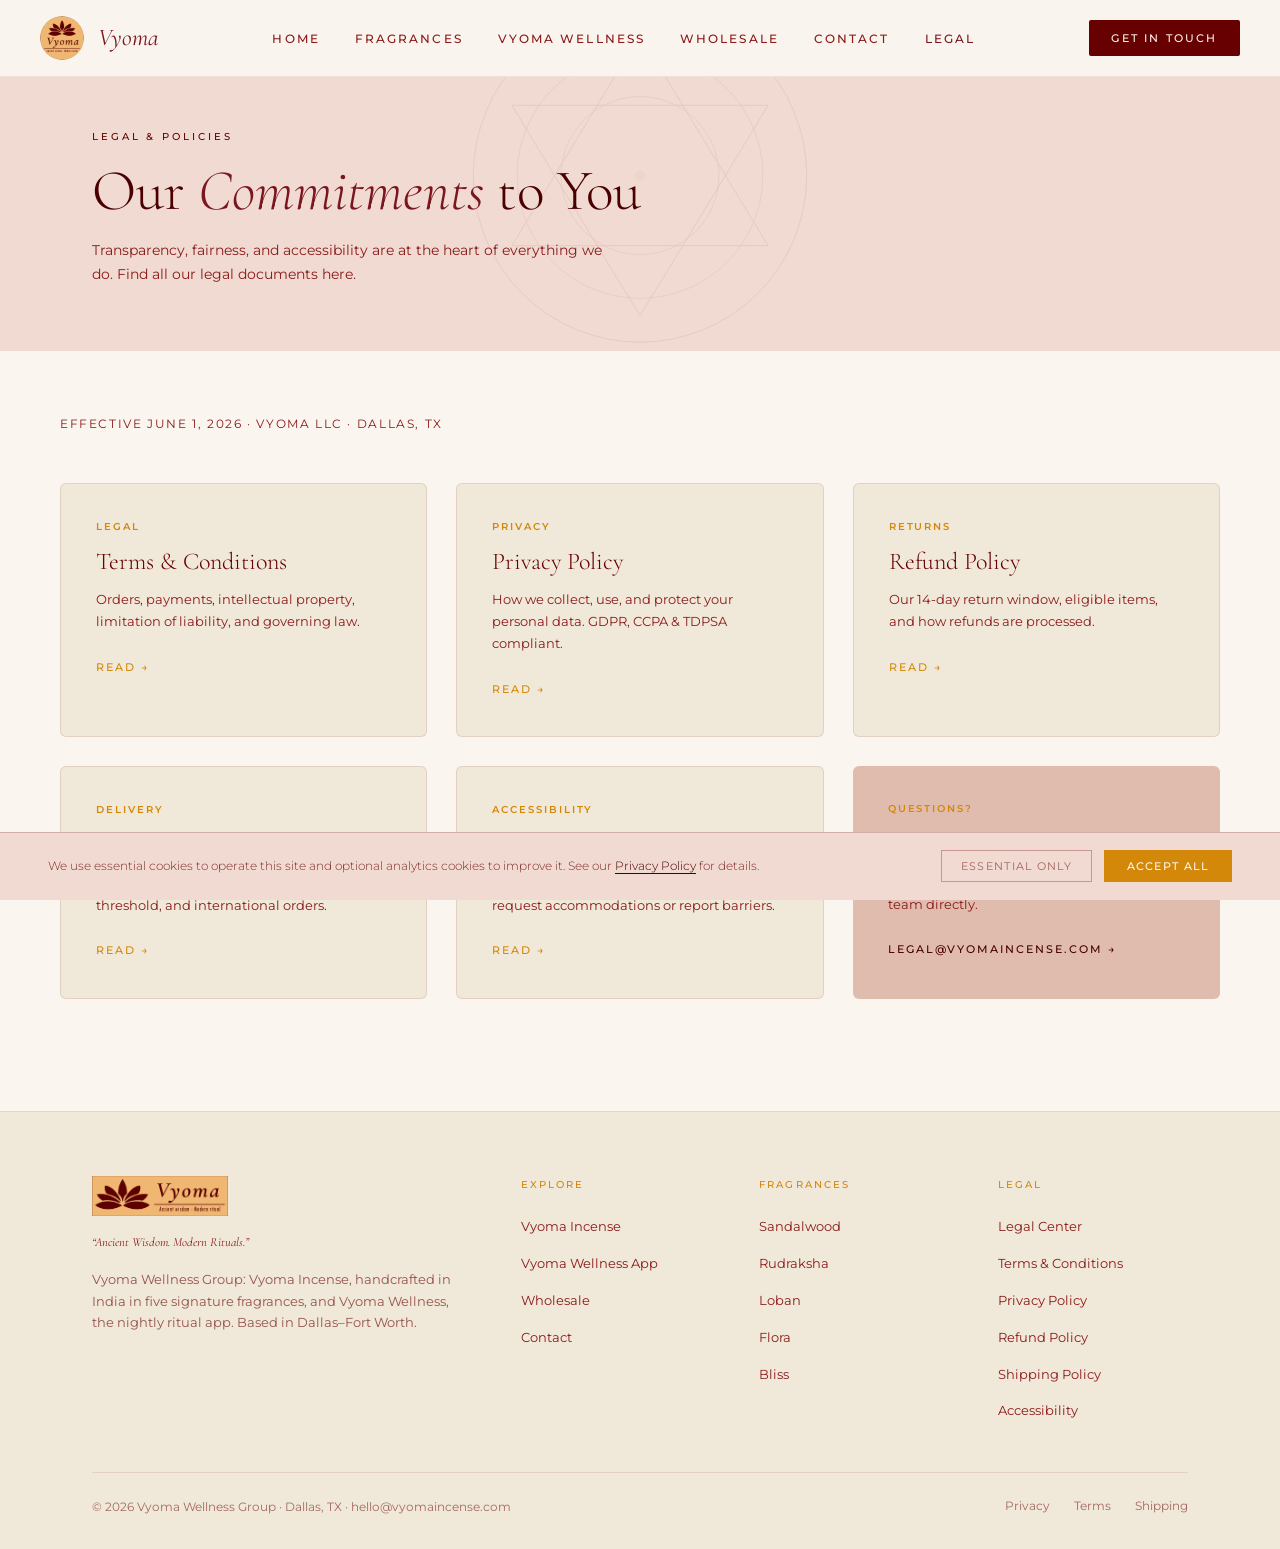
==== commit c48f38d4: "Revamp site for Vyoma Wellness Group: two brands, new packs, compliant claims - Present Vyoma Wellne" ====
--- a/policies/index.html
+++ b/policies/index.html
@@ -73,24 +73,24 @@
 <!-- END COOKIE CONSENT -->
 <nav class="nav" id="nav">
   <a href="../index.html" class="nav__logo">
-    <img src="[data-uri]" alt="Vyoma" style="height:44px;width:44px;border-radius:50%;object-fit:cover;">
+    <img src="../assets/logo-circle-crimson.png" alt="Vyoma" width="44" height="44">
     <span class="nav__brand">Vyoma</span>
   </a>
   <ul class="nav__links">
     <li><a href="../index.html">Home</a></li>
     <li><a href="../fragrances.html">Fragrances</a></li>
-    <li><a href="../wellness.html">Wellness</a></li>
+    <li><a href="../wellness.html">Vyoma Wellness</a></li>
     <li><a href="../wholesale.html">Wholesale</a></li>
     <li><a href="../contact.html">Contact</a></li>
     <li><a href="index.html" class="active">Legal</a></li>
   </ul>
-  <a href="../contact.html" class="nav__cta">Order Now</a>
+  <a href="../contact.html" class="nav__cta">Get in Touch</a>
   <button class="nav__hamburger" id="hamburger" aria-label="Menu"><span></span><span></span><span></span></button>
 </nav>
 <div class="nav__mobile" id="mobileMenu">
   <a href="../index.html">Home</a>
   <a href="../fragrances.html">Fragrances</a>
-  <a href="../wellness.html">Wellness</a>
+  <a href="../wellness.html">Vyoma Wellness</a>
   <a href="../wholesale.html">Wholesale</a>
   <a href="../contact.html">Contact</a>
   <a href="index.html">Legal</a>
@@ -148,19 +148,19 @@
 </main>
 <footer class="footer">
   <div class="container">
-    <div class="footer__grid" style="grid-template-columns:2fr 1fr 1fr 1fr;">
+    <div class="footer__grid">
       <div class="footer__brand">
         <div class="footer__brand-logo">
-          <img src="[data-uri]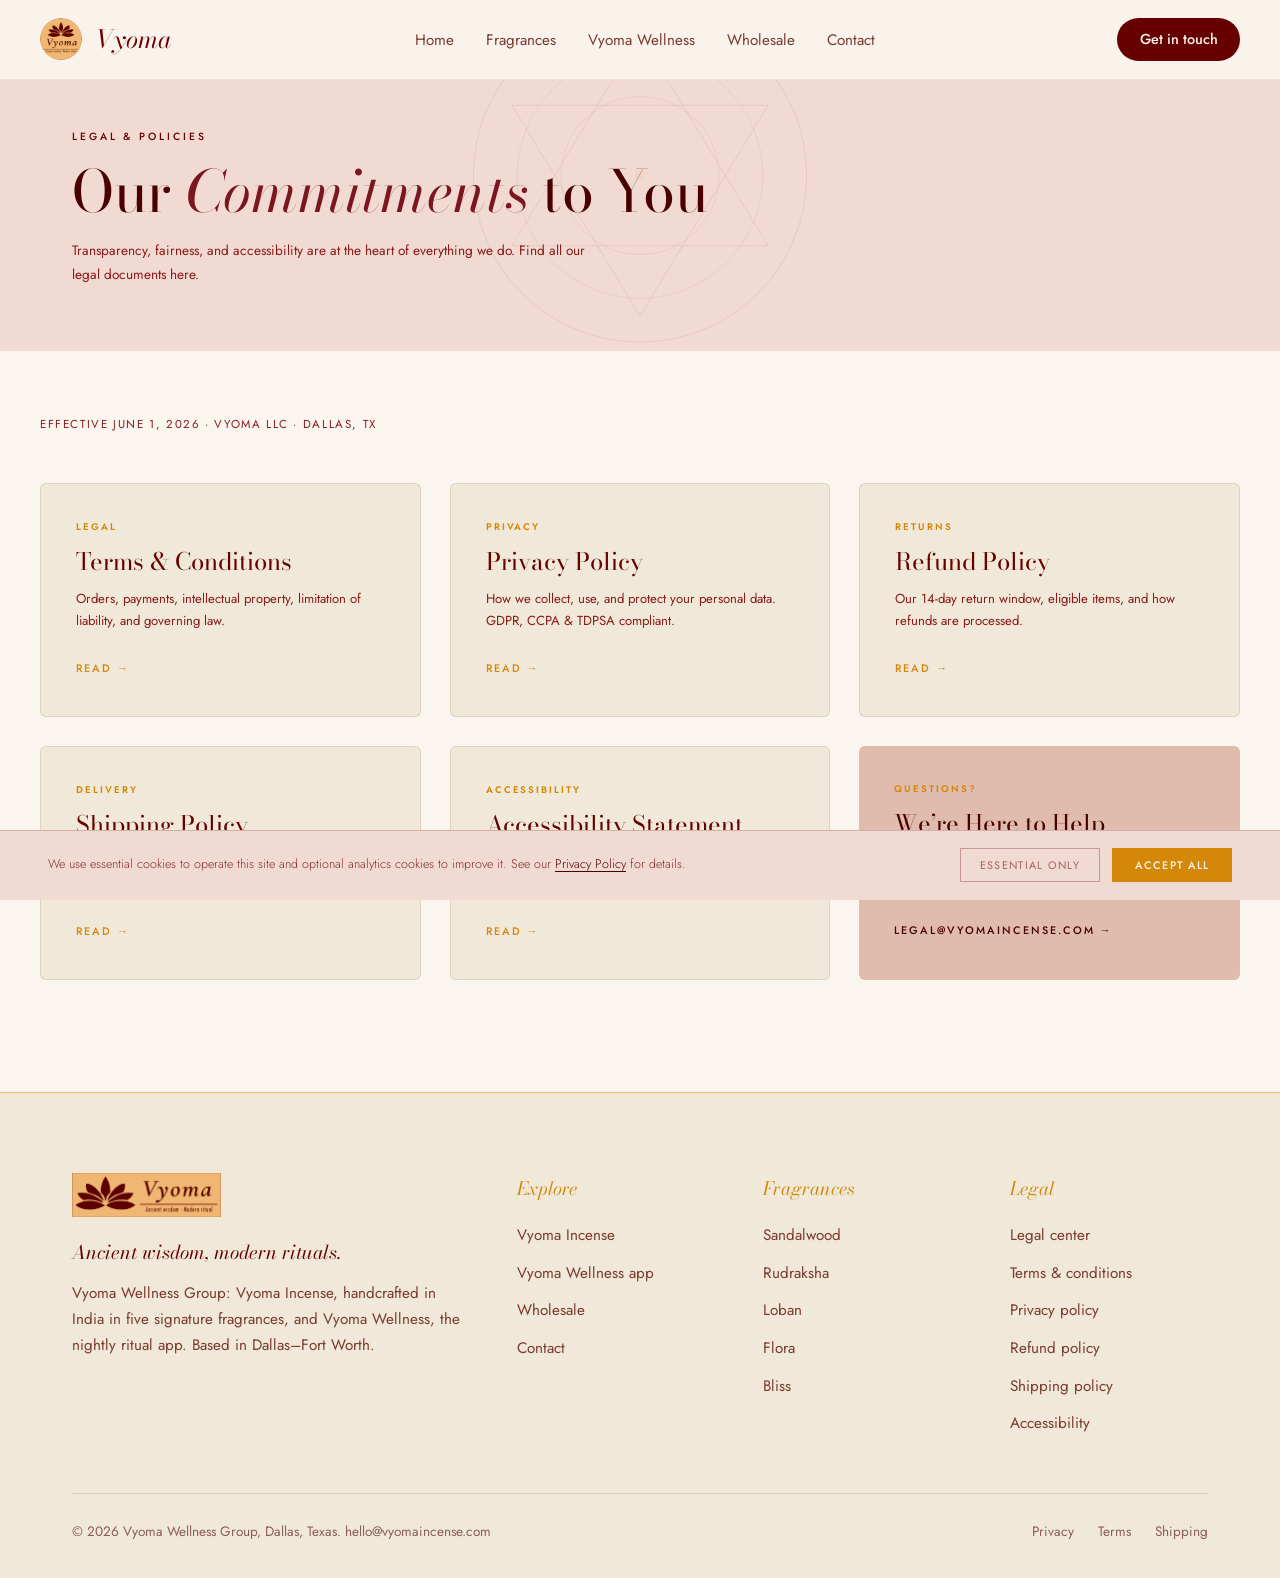
==== commit 430ebdd0: "Luxury redesign: arch motif, line-art fragrance plates, Bodoni + Jost Same palette. Adds the jharokh" ====
--- a/policies/index.html
+++ b/policies/index.html
@@ -18,7 +18,7 @@
 <title>Legal Center &mdash; Vyoma</title>
 <link rel="preconnect" href="https://fonts.googleapis.com">
 <link rel="preconnect" href="https://fonts.gstatic.com" crossorigin>
-<link href="https://fonts.googleapis.com/css2?family=Cormorant+Garamond:ital,wght@0,300;0,400;0,500;1,300;1,400&family=Montserrat:wght@300;400;500;600&display=swap" rel="stylesheet">
+<link href="https://fonts.googleapis.com/css2?family=Bodoni+Moda:ital,opsz,wght@0,6..96,400;0,6..96,500;1,6..96,400;1,6..96,500&family=Jost:wght@300;400;500&display=swap" rel="stylesheet">
 <link rel="stylesheet" href="../shared.css">
 <style>
 .policy-hero { background: var(--blush); padding: 8rem 0 4rem; position: relative; overflow: hidden; }
@@ -73,7 +73,7 @@
 <!-- END COOKIE CONSENT -->
 <nav class="nav" id="nav">
   <a href="../index.html" class="nav__logo">
-    <img src="../assets/logo-circle-crimson.png" alt="Vyoma" width="44" height="44">
+    <img src="../assets/logo-circle-crimson.png" alt="Vyoma" width="42" height="42">
     <span class="nav__brand">Vyoma</span>
   </a>
   <ul class="nav__links">
@@ -82,10 +82,9 @@
     <li><a href="../wellness.html">Vyoma Wellness</a></li>
     <li><a href="../wholesale.html">Wholesale</a></li>
     <li><a href="../contact.html">Contact</a></li>
-    <li><a href="index.html" class="active">Legal</a></li>
   </ul>
-  <a href="../contact.html" class="nav__cta">Get in Touch</a>
-  <button class="nav__hamburger" id="hamburger" aria-label="Menu"><span></span><span></span><span></span></button>
+  <a href="../contact.html" class="nav__cta">Get in touch</a>
+  <button class="nav__hamburger" id="hamburger" aria-label="Open menu" aria-expanded="false"><span></span><span></span><span></span></button>
 </nav>
 <div class="nav__mobile" id="mobileMenu">
   <a href="../index.html">Home</a>
@@ -93,7 +92,7 @@
   <a href="../wellness.html">Vyoma Wellness</a>
   <a href="../wholesale.html">Wholesale</a>
   <a href="../contact.html">Contact</a>
-  <a href="index.html">Legal</a>
+  <a href="../policies/index.html">Legal</a>
 </div>
 <main>
 <div class="policy-hero">
@@ -150,17 +149,15 @@
   <div class="container">
     <div class="footer__grid">
       <div class="footer__brand">
-        <div class="footer__brand-logo">
-          <img src="../assets/logo-header-cream-crimson.png" alt="Vyoma" style="height:40px;width:auto;">
-        </div>
-        <p class="footer__tagline">&ldquo;Ancient Wisdom. Modern Rituals.&rdquo;</p>
+        <div class="footer__brand-logo"><img src="../assets/logo-header-cream-crimson.png" alt="Vyoma"></div>
+        <p class="footer__tagline">Ancient wisdom, modern rituals.</p>
         <p class="footer__desc">Vyoma Wellness Group: Vyoma Incense, handcrafted in India in five signature fragrances, and Vyoma Wellness, the nightly ritual app. Based in Dallas&ndash;Fort Worth.</p>
       </div>
       <div class="footer__col">
         <h4>Explore</h4>
         <ul>
           <li><a href="../fragrances.html">Vyoma Incense</a></li>
-          <li><a href="../wellness.html">Vyoma Wellness App</a></li>
+          <li><a href="../wellness.html">Vyoma Wellness app</a></li>
           <li><a href="../wholesale.html">Wholesale</a></li>
           <li><a href="../contact.html">Contact</a></li>
         </ul>
@@ -178,17 +175,17 @@
       <div class="footer__col">
         <h4>Legal</h4>
         <ul>
-          <li><a href="../policies/index.html">Legal Center</a></li>
-          <li><a href="../policies/terms-and-conditions.html">Terms &amp; Conditions</a></li>
-          <li><a href="../policies/privacy-policy.html">Privacy Policy</a></li>
-          <li><a href="../policies/refund-policy.html">Refund Policy</a></li>
-          <li><a href="../policies/shipping-policy.html">Shipping Policy</a></li>
+          <li><a href="../policies/index.html">Legal center</a></li>
+          <li><a href="../policies/terms-and-conditions.html">Terms &amp; conditions</a></li>
+          <li><a href="../policies/privacy-policy.html">Privacy policy</a></li>
+          <li><a href="../policies/refund-policy.html">Refund policy</a></li>
+          <li><a href="../policies/shipping-policy.html">Shipping policy</a></li>
           <li><a href="../policies/accessibility.html">Accessibility</a></li>
         </ul>
       </div>
     </div>
     <div class="footer__bottom">
-      <p class="footer__copy">&copy; 2026 Vyoma Wellness Group &middot; Dallas, TX &middot; <a href="mailto:hello@vyomaincense.com" style="color:inherit;">hello@vyomaincense.com</a></p>
+      <p class="footer__copy">&copy; 2026 Vyoma Wellness Group, Dallas, Texas. <a href="mailto:hello@vyomaincense.com">hello@vyomaincense.com</a></p>
       <div class="footer__legal">
         <a href="../policies/privacy-policy.html">Privacy</a>
         <a href="../policies/terms-and-conditions.html">Terms</a>
--- a/shared.css
+++ b/shared.css
@@ -1,20 +1,8 @@
 /* ========================================================
-   VYOMA — Shared Stylesheet  v2
-   Palette: Crimson #670000 · Saffron #F5A52A · Ivory #FAF6EF
-   Logos: original brand PNGs embedded per-page as base64
-   ========================================================
-
-   LOGO QUICK REFERENCE (all in /Logo/)
-   ──────────────────────────────────────────────────────
-   CIRCULAR  2034×2034px
-     Vyoma_Logo_03_DeepCrimson.png  → hero, dark sections, social
-     Vyoma_Logo_03_Cream.png        → light sections, print
-     Vyoma_Logo_03_white.png        → letterhead, docs
-   HORIZONTAL  2600×767px
-     Vyoma_Header_03_creamDarkCrimson.png → dark headers, packaging
-     Vyoma_Header_03_creamCrimson.png     → email, light collateral
-     Vyoma_Header_03_whiteCrimson.png     → Word/PDF docs, invoices
-   ──────────────────────────────────────────────────────
+   VYOMA — Shared Stylesheet v4 (2026-09 luxury redesign)
+   Palette (unchanged): Crimson #670000 · Saffron #F5A52A · Ivory #FAF6EF · Blush #F0DAD1
+   Type: Bodoni Moda (display) + Jost (text)
+   Signature motif: the jharokha arch; one motion moment (hero incense smoke)
    ======================================================== */
 
 *, *::before, *::after { box-sizing: border-box; margin: 0; padding: 0; }
@@ -32,238 +20,307 @@
   --blush:      #F0DAD1;
   --blush-dk:   #E0BCAE;
   --smoke:      #C8B99A;
-  --ff-serif:   'Cormorant Garamond', Georgia, serif;
-  --ff-sans:    'Montserrat', sans-serif;
-  --ease:       0.35s ease;
+  --ff-serif:   'Bodoni Moda', 'Didot', Georgia, serif;
+  --ff-sans:    'Jost', 'Futura', 'Avenir Next', sans-serif;
+  --ease:       0.3s ease;
+  --gold-line:  rgba(245,165,42,.55);
+  --ink:        var(--crimson-dk);
+  --ink-soft:   #7a3a2e;
+  --wrap:       1200px;
 }
 
 html  { scroll-behavior: smooth; }
-body  { font-family: var(--ff-sans); background: var(--ivory); color: var(--crimson); line-height: 1.7; overflow-x: hidden; }
-img   { max-width: 100%; display: block; }
+body  { font-family: var(--ff-sans); font-weight: 400; font-size: 1.0625rem; background: var(--ivory); color: var(--ink); line-height: 1.7; overflow-x: hidden; -webkit-font-smoothing: antialiased; }
+img, svg { max-width: 100%; display: block; }
 a     { text-decoration: none; color: inherit; }
-
-/* ── Typography ── */
-.eyebrow { font-family:var(--ff-sans); font-size:0.68rem; letter-spacing:0.25em; text-transform:uppercase; color:var(--saffron-dk); font-weight:500; }
-.section-title { font-family:var(--ff-serif); font-size:clamp(2rem,4vw,3.2rem); font-weight:300; line-height:1.15; color:var(--crimson); }
-.section-title em { font-style:italic; color:var(--maroon); }
+:focus-visible { outline: 2px solid var(--saffron-dk); outline-offset: 3px; }
+::selection { background: var(--saffron-lt); color: var(--crimson-dk); }
+
+/* ── Type ── */
+.display, h1.display { font-family: var(--ff-serif); font-weight: 400; font-size: clamp(2.8rem, 5.6vw, 5.4rem); line-height: .98; letter-spacing: -.02em; color: var(--crimson-dk); }
+.display span { display: block; font-style: italic; color: var(--crimson); }
+.h2 { font-family: var(--ff-serif); font-weight: 400; font-size: clamp(2.1rem, 4.2vw, 3.4rem); line-height: 1.05; letter-spacing: -.015em; color: var(--crimson-dk); }
+.h3 { font-family: var(--ff-serif); font-weight: 500; font-size: 1.55rem; line-height: 1.15; color: var(--crimson-dk); }
+.lede { font-size: 1.15rem; line-height: 1.75; color: var(--ink-soft); max-width: 34em; }
+.body { color: var(--ink-soft); max-width: 36em; }
+.body + .body { margin-top: 1rem; }
+.kicker { font-family: var(--ff-serif); font-style: italic; font-size: 1.15rem; color: var(--saffron-dk); margin-bottom: .6rem; }
+.fine { font-size: .85rem; color: rgba(74,0,0,.62); line-height: 1.6; }
+.center { text-align: center; }
+.center .lede, .center .body, .center .fine { margin-left: auto; margin-right: auto; }
 
 /* ── Layout ── */
-.container    { max-width:1160px; margin:0 auto; padding:0 2rem; }
-.section      { padding:6rem 0; }
-/* --dark/--crimson names are historical; both now render as medium-shade highlight bands, not dark backgrounds */
-.section--dark     { background:var(--blush); color:var(--crimson-dk); }
-.section--dark .section-title { color:var(--crimson-dk); }
-.section--dark .eyebrow       { color:var(--crimson); }
-.section--crimson  { background:var(--blush-dk); color:var(--crimson-dk); }
-.section--crimson .section-title { color:var(--crimson-dk); }
-.section--crimson .eyebrow       { color:var(--crimson); }
-.section--saffron  { background:var(--saffron); color:var(--crimson); }
-.section--ivory-dk { background:var(--ivory-dk); }
+.container { max-width: var(--wrap); margin: 0 auto; padding: 0 2rem; }
+.section { padding: 7rem 0; }
+.section--tight { padding: 4.5rem 0; }
+.section--ivory-dk { background: var(--ivory-dk); }
+.section--blush { background: var(--blush); }
+.section--crimson { background: radial-gradient(120% 90% at 50% 0%, var(--crimson) 0%, var(--crimson-dk) 70%); color: var(--ivory); }
+.section--crimson .h2, .section--crimson .h3 { color: var(--ivory); }
+.section--crimson .lede, .section--crimson .body { color: rgba(250,246,239,.82); }
+.section--crimson .kicker { color: var(--saffron-lt); }
+.section--saffron { background: linear-gradient(135deg, var(--saffron-lt) 0%, var(--saffron) 55%, var(--saffron-dk) 100%); }
+.section--saffron .lede, .section--saffron .body { color: var(--crimson-dk); }
+.head { margin-bottom: 3.5rem; }
+.head.center { max-width: 44rem; margin-left: auto; margin-right: auto; }
+.head .lede { margin-top: 1.1rem; }
+.split { display: grid; grid-template-columns: 1fr 1fr; gap: 5rem; align-items: center; }
+.split--wide-left { grid-template-columns: 1.15fr .85fr; }
+.grid { display: grid; gap: 2rem; }
+.grid--2 { grid-template-columns: repeat(2, 1fr); }
+.grid--3 { grid-template-columns: repeat(3, 1fr); }
+.grid--5 { grid-template-columns: repeat(5, 1fr); gap: 1.4rem; }
 
 /* ── Buttons ── */
-.btn { display:inline-flex; align-items:center; gap:0.5rem; padding:0.85rem 2rem; border-radius:2px; font-size:0.72rem; letter-spacing:0.2em; text-transform:uppercase; font-weight:500; transition:all var(--ease); cursor:pointer; border:none; font-family:var(--ff-sans); }
-.btn--primary       { background:var(--saffron); color:var(--crimson); }
-.btn--primary:hover { background:var(--saffron-lt); transform:translateY(-2px); box-shadow:0 8px 24px rgba(245,165,42,.35); }
-.btn--crimson       { background:var(--crimson); color:var(--ivory); }
-.btn--crimson:hover { background:var(--crimson-lt); }
-.btn--outline-light { background:transparent; color:var(--crimson-dk); border:1px solid rgba(103,0,0,.3); }
-.btn--outline-light:hover { background:rgba(103,0,0,.06); border-color:var(--crimson-dk); }
-.btn--outline-dark  { background:transparent; color:var(--crimson); border:1px solid rgba(103,0,0,.3); }
-.btn--outline-dark:hover { background:rgba(103,0,0,.06); }
-
-/* ── Geo divider ── */
-.geo-divider { display:flex; align-items:center; gap:1rem; margin:1.5rem 0; }
-.geo-divider::before,.geo-divider::after { content:""; flex:1; height:1px; background:currentColor; opacity:.2; }
-.geo-divider svg { width:28px; height:28px; opacity:.4; flex-shrink:0; }
-
-/* ── Marquee ── */
-.marquee-strip { background:var(--saffron); padding:1.6rem 0; overflow:hidden; }
-.marquee-inner { display:flex; gap:4rem; align-items:center; white-space:nowrap; animation:marquee 32s linear infinite; width:max-content; }
-@keyframes marquee { from{transform:translateX(0)} to{transform:translateX(-50%)} }
-.marquee-item { display:flex; align-items:center; gap:1rem; font-family:var(--ff-serif); font-size:1.05rem; font-style:italic; color:var(--crimson); }
-.marquee-item::after { content:"◆"; font-style:normal; font-size:.45rem; opacity:.45; }
+.btn { display: inline-flex; align-items: center; justify-content: center; gap: .6rem; padding: 1rem 2.1rem; border-radius: 999px; font-family: var(--ff-sans); font-size: .95rem; font-weight: 500; letter-spacing: .02em; transition: background var(--ease), color var(--ease), box-shadow var(--ease); cursor: pointer; border: 1px solid transparent; }
+.btn--gold    { background: var(--saffron); color: var(--crimson-dk); box-shadow: 0 10px 30px -10px rgba(212,136,10,.7); }
+.btn--gold:hover { background: var(--saffron-lt); }
+.btn--crimson { background: var(--crimson); color: var(--ivory); }
+.btn--crimson:hover { background: var(--maroon); }
+.btn--ghost   { background: transparent; color: var(--crimson-dk); border-color: rgba(74,0,0,.35); }
+.btn--ghost:hover { border-color: var(--crimson-dk); background: rgba(103,0,0,.05); }
+.btn--ghost-light { background: transparent; color: var(--ivory); border-color: rgba(250,246,239,.45); }
+.btn--ghost-light:hover { border-color: var(--ivory); }
+.btn-row { display: flex; gap: 1rem; flex-wrap: wrap; margin-top: 2.4rem; }
+.center .btn-row { justify-content: center; }
 
 /* ── Navigation ── */
-.nav { position:fixed; top:0; left:0; right:0; z-index:100; display:flex; align-items:center; justify-content:space-between; padding:1rem 2.5rem; background:rgba(250,246,239,.93); backdrop-filter:blur(12px); border-bottom:1px solid rgba(103,0,0,.08); transition:var(--ease); }
-.nav.scrolled { padding:.7rem 2.5rem; background:rgba(250,246,239,.98); box-shadow:0 2px 24px rgba(103,0,0,.1); }
-.nav__logo { display:flex; align-items:center; gap:.9rem; }
-.nav__logo img { height:44px; width:44px; border-radius:50%; object-fit:cover; }
-.nav__brand { font-family:var(--ff-serif); font-size:1.5rem; font-style:italic; color:var(--maroon); }
-.nav__links { display:flex; gap:2.2rem; list-style:none; }
-.nav__links a { font-size:.72rem; letter-spacing:.18em; text-transform:uppercase; color:var(--crimson-lt); font-weight:500; transition:color var(--ease); }
-.nav__links a:hover,.nav__links a.active { color:var(--maroon); }
-.nav__cta { background:var(--crimson); color:var(--ivory); padding:.55rem 1.4rem; border-radius:2px; font-size:.68rem; letter-spacing:.2em; text-transform:uppercase; font-weight:500; transition:background var(--ease); }
-.nav__cta:hover { background:var(--maroon); }
-.nav__hamburger { display:none; flex-direction:column; gap:5px; cursor:pointer; background:none; border:none; padding:4px; }
-.nav__hamburger span { display:block; width:22px; height:2px; background:var(--crimson); transition:var(--ease); }
-.nav__mobile { display:none; }
-.nav__mobile.open { display:flex; flex-direction:column; position:fixed; top:62px; left:0; right:0; bottom:0; background:var(--ivory); z-index:99; align-items:center; justify-content:center; gap:2rem; }
-.nav__mobile a { font-size:1.4rem; font-family:var(--ff-serif); font-style:italic; color:var(--crimson); }
+.nav { position: fixed; top: 0; left: 0; right: 0; z-index: 100; display: flex; align-items: center; justify-content: space-between; padding: 1.1rem 2.5rem; background: rgba(250,246,239,.9); backdrop-filter: blur(14px); border-bottom: 1px solid rgba(103,0,0,.08); transition: padding var(--ease), box-shadow var(--ease); }
+.nav.scrolled { padding: .75rem 2.5rem; box-shadow: 0 6px 30px -12px rgba(74,0,0,.25); }
+.nav__logo { display: flex; align-items: center; gap: .8rem; }
+.nav__logo img { height: 42px; width: 42px; border-radius: 50%; object-fit: cover; }
+.nav__brand { font-family: var(--ff-serif); font-size: 1.55rem; font-style: italic; color: var(--crimson); }
+.nav__links { display: flex; gap: 2rem; list-style: none; }
+.nav__links a { font-size: .95rem; color: var(--ink-soft); position: relative; padding: .2rem 0; transition: color var(--ease); }
+.nav__links a:hover, .nav__links a.active { color: var(--crimson); }
+.nav__links a.active::after { content: ""; position: absolute; left: 0; right: 0; bottom: -4px; height: 1px; background: var(--saffron-dk); }
+.nav__cta { background: var(--crimson); color: var(--ivory); padding: .6rem 1.4rem; border-radius: 999px; font-size: .9rem; font-weight: 500; transition: background var(--ease); }
+.nav__cta:hover { background: var(--maroon); }
+.nav__hamburger { display: none; flex-direction: column; gap: 5px; cursor: pointer; background: none; border: none; padding: 6px; }
+.nav__hamburger span { display: block; width: 24px; height: 1.5px; background: var(--crimson); }
+.nav__mobile { display: none; }
+.nav__mobile.open { display: flex; flex-direction: column; position: fixed; top: 66px; left: 0; right: 0; bottom: 0; background: var(--ivory); z-index: 99; align-items: center; justify-content: center; gap: 1.8rem; }
+.nav__mobile a { font-size: 1.8rem; font-family: var(--ff-serif); font-style: italic; color: var(--crimson); }
+
+/* ── The arch (signature frame) ── */
+.arch { position: relative; border-radius: 999px 999px 6px 6px; overflow: hidden; background: radial-gradient(90% 60% at 50% 38%, var(--crimson-lt) 0%, var(--crimson) 45%, var(--crimson-dk) 100%); color: var(--saffron); box-shadow: 0 30px 60px -30px rgba(74,0,0,.55); isolation: isolate; }
+.arch::before { content: ""; position: absolute; inset: 10px; border: 1px solid var(--gold-line); border-radius: 999px 999px 2px 2px; pointer-events: none; z-index: 2; }
+.arch::after { content: ""; position: absolute; inset: 0; background: radial-gradient(40% 30% at 50% 30%, rgba(245,165,42,.28), transparent 70%); z-index: 0; }
+.arch svg { position: relative; z-index: 1; }
+
+/* ── Hero ── */
+.hero { position: relative; min-height: 100vh; display: flex; align-items: center; padding: 8.5rem 0 5rem; background: radial-gradient(70% 60% at 85% 40%, rgba(245,165,42,.22), transparent 60%), linear-gradient(180deg, var(--blush) 0%, var(--ivory) 100%); overflow: hidden; }
+.hero__grid { display: grid; grid-template-columns: 1.45fr .75fr; gap: 4rem; align-items: center; width: 100%; }
+.hero .lede { margin-top: 1.8rem; }
+.hero__notes { margin-top: 3rem; display: flex; flex-wrap: wrap; gap: .4rem 1.6rem; font-family: var(--ff-serif); font-style: italic; font-size: 1.15rem; color: var(--crimson-lt); }
+.hero__arch { width: min(400px, 100%); aspect-ratio: 5 / 8; margin-left: auto; }
+.hero__arch svg { width: 100%; height: 100%; }
+
+/* incense smoke: the one orchestrated motion */
+.smoke path { fill: none; stroke: var(--ivory); stroke-linecap: round; stroke-dasharray: 520; stroke-dashoffset: 520; animation: rise 7s ease-out infinite; }
+.smoke path:nth-child(2) { animation-delay: 1.8s; stroke-width: 1.4; opacity: .7; }
+.smoke path:nth-child(3) { animation-delay: 3.6s; stroke-width: 1; opacity: .5; }
+.ember { animation: glow 3.5s ease-in-out infinite; transform-origin: center; transform-box: fill-box; }
+@keyframes rise { 0% { stroke-dashoffset: 520; opacity: 0; } 15% { opacity: .9; } 70% { opacity: .6; } 100% { stroke-dashoffset: 0; opacity: 0; } }
+@keyframes glow { 0%,100% { opacity: .75; transform: scale(1); } 50% { opacity: 1; transform: scale(1.18); } }
+@media (prefers-reduced-motion: reduce) {
+  .smoke path { animation: none; stroke-dashoffset: 0; opacity: .55; }
+  .ember { animation: none; }
+  html { scroll-behavior: auto; }
+}
 
 /* ── Page hero (inner pages) ── */
-.page-hero { min-height:42vh; background:var(--blush); display:flex; align-items:flex-end; padding-bottom:4rem; padding-top:8rem; position:relative; overflow:hidden; }
-.page-hero__geo { position:absolute; inset:0; display:flex; align-items:center; justify-content:center; pointer-events:none; }
-.page-hero__geo svg { width:60vmin; height:60vmin; opacity:.06; }
-.page-hero__content { position:relative; z-index:2; }
-.page-hero__eyebrow { font-family:var(--ff-sans); font-size:.68rem; letter-spacing:.28em; text-transform:uppercase; color:var(--crimson); margin-bottom:.9rem; font-weight:500; }
-.page-hero__title { font-family:var(--ff-serif); font-size:clamp(2.5rem,5vw,4.5rem); font-weight:300; color:var(--crimson-dk); line-height:1.1; }
-.page-hero__title em { font-style:italic; color:var(--maroon); }
-.page-hero__sub { font-size:.9rem; color:var(--crimson-lt); margin-top:1rem; max-width:520px; line-height:1.75; }
+.page-hero { position: relative; padding: 9.5rem 0 5rem; background: radial-gradient(60% 80% at 90% 20%, rgba(245,165,42,.18), transparent 60%), linear-gradient(180deg, var(--blush) 0%, var(--ivory) 100%); overflow: hidden; }
+.page-hero__grid { display: grid; grid-template-columns: 1.3fr .7fr; gap: 4rem; align-items: end; }
+.page-hero h1 { font-family: var(--ff-serif); font-weight: 400; font-size: clamp(2.6rem, 5.6vw, 4.8rem); line-height: 1; letter-spacing: -.02em; color: var(--crimson-dk); }
+.page-hero .lede { margin-top: 1.4rem; }
+.page-hero__arch { width: min(260px, 100%); aspect-ratio: 5 / 7; margin-left: auto; }
+.page-hero__arch svg { width: 100%; height: 100%; }
+
+/* ── Fragrance plates ── */
+.plate { text-align: center; }
+.plate .arch { aspect-ratio: 3 / 4; }
+.plate .arch svg { width: 100%; height: 100%; }
+.plate__name { font-family: var(--ff-serif); font-style: italic; font-size: 1.6rem; color: var(--crimson-dk); margin-top: 1.1rem; }
+.plate__mood { font-size: .9rem; color: var(--saffron-dk); margin-top: .1rem; }
+.plate__line { font-family: var(--ff-serif); font-size: 1rem; color: var(--ink-soft); margin-top: .6rem; }
+a.plate:hover .arch { box-shadow: 0 30px 60px -24px rgba(212,136,10,.6); }
+
+/* Fragrance profile rows (fragrances page) */
+.profile { display: grid; grid-template-columns: 300px 1fr; gap: 4.5rem; align-items: center; padding: 3.5rem 0; border-top: 1px solid rgba(103,0,0,.12); }
+.profile:first-of-type { border-top: 0; }
+.profile:nth-of-type(even) { grid-template-columns: 1fr 300px; }
+.profile:nth-of-type(even) .profile__art { order: 2; }
+.profile__art .arch { aspect-ratio: 3 / 4; }
+.profile__art svg { width: 100%; height: 100%; }
+.profile__name { font-family: var(--ff-serif); font-size: clamp(2.4rem, 4vw, 3.4rem); font-style: italic; color: var(--crimson-dk); line-height: 1; }
+.profile__mood { color: var(--saffron-dk); margin-top: .5rem; }
+.profile__quote { font-family: var(--ff-serif); font-size: 1.3rem; color: var(--crimson); margin-top: 1.2rem; }
+.profile dl { display: grid; grid-template-columns: 8.5rem 1fr; gap: .8rem 1.5rem; margin-top: 1.8rem; }
+.profile dt { font-family: var(--ff-serif); font-style: italic; color: var(--saffron-dk); font-size: 1.05rem; }
+.profile dd { color: var(--ink-soft); }
+
+/* ── Brand pair (two companies) ── */
+.pair { display: grid; grid-template-columns: 1fr 1fr; gap: 0; border-radius: 28px; overflow: hidden; box-shadow: 0 40px 80px -50px rgba(74,0,0,.5); }
+.pair__side { padding: 4rem 3.5rem; display: flex; flex-direction: column; }
+.pair__side--light { background: var(--ivory-dk); }
+.pair__side--dark { background: radial-gradient(100% 80% at 80% 10%, var(--crimson-lt), var(--crimson-dk) 70%); color: var(--ivory); }
+.pair__side--dark .h3, .pair__side--dark .h2 { color: var(--ivory); }
+.pair__side--dark .body { color: rgba(250,246,239,.82); }
+.pair__side--dark .kicker { color: var(--saffron-lt); }
+.pair__art { margin: 2.2rem 0; display: flex; justify-content: center; }
+.pair__side .btn-row { margin-top: auto; padding-top: 2rem; }
+.tag { display: inline-block; align-self: flex-start; font-size: .82rem; padding: .3rem .9rem; border-radius: 999px; background: rgba(245,165,42,.2); color: var(--saffron-dk); margin-bottom: 1.2rem; }
+.pair__side--dark .tag { background: rgba(245,165,42,.18); color: var(--saffron-lt); }
+
+/* ── Packs ── */
+.packs { display: grid; grid-template-columns: repeat(2, 1fr); gap: 2.5rem; max-width: 980px; margin: 0 auto; }
+.pack { background: var(--ivory); border-radius: 24px; padding: 3rem 2.6rem 2.6rem; text-align: center; border: 1px solid rgba(103,0,0,.1); position: relative; }
+.pack--feature { background: #fff; border-color: var(--gold-line); box-shadow: 0 30px 60px -35px rgba(212,136,10,.55); }
+.pack__art { height: 170px; display: flex; align-items: flex-end; justify-content: center; margin-bottom: 1.8rem; }
+.pack__art svg { height: 100%; width: auto; }
+.pack__name { font-family: var(--ff-serif); font-size: 2rem; color: var(--crimson-dk); }
+.pack__price { font-family: var(--ff-serif); font-size: 3.6rem; line-height: 1; color: var(--crimson); margin: .8rem 0 .3rem; }
+.pack__unit { font-size: .9rem; color: var(--saffron-dk); }
+.pack__ribbon { position: absolute; top: 1.2rem; right: 1.2rem; font-size: .78rem; background: var(--crimson); color: var(--ivory); padding: .3rem .8rem; border-radius: 999px; }
+.pack .ticks { text-align: left; margin-top: 1.8rem; }
+
+/* ── Lists ── */
+.ticks { list-style: none; display: flex; flex-direction: column; gap: .75rem; }
+.ticks li { display: grid; grid-template-columns: 14px 1fr; gap: .9rem; color: var(--ink-soft); line-height: 1.6; }
+.ticks li::before { content: ""; width: 8px; height: 8px; margin-top: .6rem; transform: rotate(45deg); background: var(--saffron); }
+.section--crimson .ticks li, .pair__side--dark .ticks li { color: rgba(250,246,239,.85); }
+
+/* ── Timeline (real sequences only) ── */
+.timeline { display: grid; grid-template-columns: repeat(var(--steps, 4), 1fr); gap: 2rem; position: relative; }
+.timeline::before { content: ""; position: absolute; top: 34px; left: 8%; right: 8%; height: 1px; background: var(--gold-line); }
+.step { position: relative; text-align: center; }
+.step__icon { width: 68px; height: 68px; margin: 0 auto 1.4rem; border-radius: 50%; display: grid; place-items: center; background: var(--crimson-dk); border: 1px solid var(--gold-line); color: var(--saffron); position: relative; z-index: 1; }
+.section--crimson .step__icon { background: var(--crimson); }
+.step__icon svg { width: 30px; height: 30px; }
+.step__when { font-family: var(--ff-serif); font-style: italic; color: var(--saffron-dk); }
+.section--crimson .step__when { color: var(--saffron-lt); }
+.step__title { font-family: var(--ff-serif); font-size: 1.6rem; color: var(--crimson-dk); margin: .2rem 0 .6rem; }
+.section--crimson .step__title { color: var(--ivory); }
+.step p { color: var(--ink-soft); font-size: .98rem; max-width: 17em; margin: 0 auto; }
+.section--crimson .step p { color: rgba(250,246,239,.78); }
+.step--safety .step__icon { background: var(--saffron); color: var(--crimson-dk); }
+
+/* ── Five Cs ── */
+.cs { display: grid; grid-template-columns: repeat(5, 1fr); gap: 2rem; }
+.cs__item { text-align: center; }
+.cs__letter { font-family: var(--ff-serif); font-size: 4.2rem; line-height: 1; color: var(--saffron-dk); }
+.cs__word { font-family: var(--ff-serif); font-style: italic; font-size: 1.45rem; color: var(--crimson-dk); margin-top: .3rem; }
+.cs__item p { color: var(--ink-soft); font-size: .95rem; margin-top: .4rem; }
+
+/* ── Feature trio ── */
+.feature { padding: 2.2rem 0 0; border-top: 1px solid var(--gold-line); }
+.feature__icon { width: 44px; height: 44px; color: var(--saffron-dk); margin-bottom: 1.2rem; }
+.feature p { color: var(--ink-soft); margin-top: .5rem; }
+
+/* ── Partner list (wholesale) ── */
+.partners { display: grid; grid-template-columns: repeat(3, 1fr); gap: 3rem 2.5rem; }
+.partner__icon { width: 52px; height: 52px; border-radius: 50%; display: grid; place-items: center; background: var(--blush); color: var(--crimson); margin-bottom: 1.1rem; }
+.partner__icon svg { width: 26px; height: 26px; }
+.partner p { color: var(--ink-soft); margin-top: .5rem; }
+
+/* ── Spec table ── */
+.table-wrap { overflow-x: auto; border-radius: 20px; box-shadow: 0 30px 60px -45px rgba(74,0,0,.6); }
+.spec-table { width: 100%; border-collapse: collapse; background: var(--ivory); min-width: 640px; }
+.spec-table th { background: var(--crimson); color: var(--ivory); text-align: left; padding: 1.1rem 1.4rem; font-weight: 500; font-size: .95rem; }
+.spec-table td { padding: 1.3rem 1.4rem; border-bottom: 1px solid rgba(103,0,0,.08); color: var(--ink-soft); vertical-align: top; }
+.spec-table td:first-child { font-family: var(--ff-serif); font-size: 1.3rem; color: var(--crimson-dk); white-space: nowrap; }
+
+/* ── Notice ── */
+.notice { background: var(--ivory); border: 1px solid var(--gold-line); border-radius: 20px; padding: 2rem 2.2rem; }
+.notice p { color: var(--ink-soft); }
+.notice strong { color: var(--crimson-dk); font-weight: 500; }
+
+/* ── App phone mockup ── */
+.phone { width: 290px; max-width: 100%; margin: 0 auto; background: #2a0000; border-radius: 44px; padding: 12px; box-shadow: 0 50px 90px -40px rgba(74,0,0,.8), inset 0 0 0 1px rgba(245,165,42,.35); }
+.phone__screen { background: radial-gradient(120% 70% at 50% 0%, var(--crimson-lt), var(--crimson-dk) 75%); border-radius: 34px; padding: 2.2rem 1.4rem 1.8rem; min-height: 540px; display: flex; flex-direction: column; align-items: center; text-align: center; color: var(--ivory); }
+.phone__notch { width: 90px; height: 6px; border-radius: 6px; background: rgba(250,246,239,.25); margin-bottom: 1.8rem; }
+.phone__eyebrow { font-family: var(--ff-serif); font-style: italic; color: var(--saffron-lt); }
+.phone__title { font-family: var(--ff-serif); font-size: 1.6rem; margin: .2rem 0 1.6rem; }
+.phone__ring { width: 176px; height: 176px; border-radius: 50%; border: 1px solid rgba(245,165,42,.35); position: relative; display: flex; flex-direction: column; align-items: center; justify-content: center; box-shadow: 0 0 60px -10px rgba(245,165,42,.45); }
+.phone__ring::before { content: ""; position: absolute; inset: -1px; border-radius: 50%; border: 2px solid transparent; border-top-color: var(--saffron); border-right-color: var(--saffron); transform: rotate(25deg); }
+.phone__time { font-family: var(--ff-serif); font-size: 3rem; line-height: 1; }
+.phone__label { font-size: .8rem; color: rgba(250,246,239,.7); margin-top: .3rem; }
+.phone__cue { margin-top: 1.8rem; font-size: .9rem; color: rgba(250,246,239,.8); line-height: 1.6; }
+.phone__pill { margin-top: auto; font-size: .8rem; background: var(--saffron); color: var(--crimson-dk); padding: .6rem 1.1rem; border-radius: 999px; font-weight: 500; }
+
+/* ── Forms ── */
+.form { display: flex; flex-direction: column; gap: 1.2rem; margin-top: 2rem; }
+.form__row { display: grid; grid-template-columns: 1fr 1fr; gap: 1.2rem; }
+.form label { display: block; font-size: .9rem; color: var(--ink-soft); margin-bottom: .4rem; }
+.form input, .form select, .form textarea, .inline-form input[type=email] { width: 100%; padding: .95rem 1.1rem; border: 1px solid rgba(103,0,0,.22); border-radius: 14px; background: #fff; font: inherit; font-size: 1rem; color: var(--crimson-dk); outline: none; transition: border-color var(--ease), box-shadow var(--ease); }
+.form input:focus, .form select:focus, .form textarea:focus, .inline-form input[type=email]:focus { border-color: var(--saffron-dk); box-shadow: 0 0 0 3px rgba(245,165,42,.25); }
+.form textarea { resize: vertical; min-height: 140px; }
+.form .btn { align-self: flex-start; }
+.inline-form { display: flex; gap: .8rem; flex-wrap: wrap; justify-content: center; margin-top: 2.2rem; }
+.inline-form input[type=email] { flex: 1 1 260px; max-width: 380px; border-radius: 999px; }
+.form-msg { display: none; margin: 1rem auto 0; max-width: 520px; padding: .9rem 1.1rem; border-radius: 14px; font-size: .95rem; }
+.info-card { background: radial-gradient(120% 80% at 90% 0%, var(--crimson-lt), var(--crimson-dk) 70%); color: var(--ivory); border-radius: 26px; padding: 2.8rem; }
+.info-card dl { display: grid; gap: 1.3rem; margin-top: 1.4rem; }
+.info-card dt { font-family: var(--ff-serif); font-style: italic; color: var(--saffron-lt); }
+.info-card dd { color: rgba(250,246,239,.9); }
+.info-card a { text-decoration: underline; text-underline-offset: 3px; }
+.facts { margin-top: 2rem; background: var(--ivory-dk); border-radius: 26px; padding: 2.4rem 2.6rem; }
+.facts .h3 { margin-bottom: 1.2rem; }
+
+/* ── FAQ ── */
+.faq details { border-bottom: 1px solid rgba(103,0,0,.14); padding: 1.4rem 0; }
+.faq summary { font-family: var(--ff-serif); font-size: 1.3rem; color: var(--crimson-dk); cursor: pointer; list-style: none; display: flex; justify-content: space-between; gap: 1rem; align-items: baseline; }
+.faq summary::-webkit-details-marker { display: none; }
+.faq summary::after { content: "+"; font-family: var(--ff-sans); font-weight: 300; font-size: 1.6rem; color: var(--saffron-dk); line-height: 1; transition: transform var(--ease); }
+.faq details[open] summary::after { transform: rotate(45deg); }
+.faq details p { color: var(--ink-soft); margin-top: .8rem; max-width: 40em; }
+.faq a { text-decoration: underline; text-underline-offset: 3px; }
 
 /* ── Footer ── */
-.footer { background:var(--ivory-dk); color:var(--crimson); padding:4rem 0 2rem; border-top:1px solid rgba(103,0,0,.08); }
-.footer__grid { display:grid; grid-template-columns:2fr 1fr 1fr 1fr; gap:3rem; margin-bottom:3rem; }
-.footer__brand { display:flex; flex-direction:column; }
-.footer__brand-logo { display:flex; align-items:center; gap:.8rem; margin-bottom:1rem; }
-.footer__brand-logo img { height:42px; width:auto; }
-.footer__tagline { font-size:.78rem; color:var(--crimson-lt); margin-bottom:1rem; font-style:italic; font-family:var(--ff-serif); }
-.footer__desc { font-size:.8rem; color:rgba(103,0,0,.65); line-height:1.7; }
-.footer__col h4 { font-size:.65rem; letter-spacing:.2em; text-transform:uppercase; color:var(--saffron-dk); margin-bottom:1.2rem; font-weight:500; }
-.footer__col ul { list-style:none; display:flex; flex-direction:column; gap:.6rem; }
-.footer__col ul li a { font-size:.82rem; color:var(--crimson-lt); transition:color var(--ease); }
-.footer__col ul li a:hover { color:var(--saffron-dk); }
-.footer__bottom { border-top:1px solid rgba(103,0,0,.1); padding-top:1.5rem; display:flex; justify-content:space-between; align-items:center; flex-wrap:wrap; gap:1rem; }
-.footer__copy { font-size:.75rem; color:rgba(103,0,0,.55); }
-.footer__legal { display:flex; gap:1.5rem; }
-.footer__legal a { font-size:.72rem; color:rgba(103,0,0,.55); transition:color var(--ease); }
-.footer__legal a:hover { color:var(--crimson); }
-
-/* ── Scroll reveal ── */
-.reveal { opacity:0; transform:translateY(28px); transition:opacity .75s ease,transform .75s ease; }
-.reveal.visible { opacity:1; transform:none; }
+.footer { background: var(--ivory-dk); color: var(--crimson); padding: 5rem 0 2.2rem; border-top: 1px solid var(--gold-line); }
+.footer__grid { display: grid; grid-template-columns: 2fr 1fr 1fr 1fr; gap: 3rem; margin-bottom: 3.5rem; }
+.footer__brand { display: flex; flex-direction: column; }
+.footer__brand-logo { margin-bottom: 1.2rem; }
+.footer__brand-logo img { height: 44px; width: auto; }
+.footer__tagline { font-family: var(--ff-serif); font-style: italic; font-size: 1.2rem; color: var(--crimson); margin-bottom: .8rem; }
+.footer__desc { font-size: .95rem; color: var(--ink-soft); line-height: 1.7; max-width: 26em; }
+.footer__col h4 { font-family: var(--ff-serif); font-style: italic; font-weight: 400; font-size: 1.15rem; color: var(--saffron-dk); margin-bottom: 1rem; }
+.footer__col ul { list-style: none; display: flex; flex-direction: column; gap: .55rem; }
+.footer__col ul li a { font-size: .95rem; color: var(--ink-soft); transition: color var(--ease); }
+.footer__col ul li a:hover { color: var(--crimson); }
+.footer__bottom { border-top: 1px solid rgba(103,0,0,.12); padding-top: 1.6rem; display: flex; justify-content: space-between; align-items: center; flex-wrap: wrap; gap: 1rem; }
+.footer__copy, .footer__legal a { font-size: .85rem; color: rgba(74,0,0,.6); }
+.footer__legal { display: flex; gap: 1.5rem; }
+.footer__legal a:hover { color: var(--crimson); }
 
 /* ── Responsive ── */
-@media (max-width:1024px) { .footer__grid { grid-template-columns:1fr 1fr; } }
-@media (max-width:768px)  { .nav__links,.nav__cta { display:none; } .nav__hamburger { display:flex; } .section { padding:4rem 0; } .footer__grid { grid-template-columns:1fr; } }
-@media (max-width:480px)  { .nav { padding:1rem 1.2rem; } .container { padding:0 1.2rem; } }
-
-/* ========================================================
-   v3 components (2026-09 revamp): responsive grids, cards,
-   pack cards, ritual steps, app mockup. Same palette + fonts.
-   ======================================================== */
-.center        { text-align:center; }
-.lede          { font-size:1rem; color:var(--crimson-lt); line-height:1.85; max-width:620px; }
-.center .lede  { margin-left:auto; margin-right:auto; }
-.body-copy     { color:var(--crimson-lt); line-height:1.85; font-size:.95rem; margin-top:1rem; }
-.section-head  { text-align:center; margin-bottom:3.5rem; }
-.section-head .lede { margin-top:1rem; }
-
-.hero          { min-height:92vh; background:var(--blush); display:flex; align-items:center; position:relative; overflow:hidden; padding:8rem 0 4rem; }
-.hero__geo     { position:absolute; inset:0; display:flex; align-items:center; justify-content:center; pointer-events:none; }
-.hero__geo svg { width:100%; height:100%; opacity:.1; }
-.hero__grid    { position:relative; z-index:2; display:grid; grid-template-columns:1.1fr .9fr; gap:4rem; align-items:center; }
-.hero__title   { font-family:var(--ff-serif); font-size:clamp(2.8rem,5.5vw,5rem); font-weight:300; color:var(--crimson-dk); line-height:1.1; margin:1.2rem 0 1.5rem; }
-.hero__title em{ font-style:italic; color:var(--maroon); }
-.hero__logo    { height:auto; aspect-ratio:1; width:min(360px,80%); margin:0 auto; border-radius:50%; box-shadow:0 0 80px rgba(245,165,42,.18); }
-.btn-row       { display:flex; gap:1rem; flex-wrap:wrap; margin-top:2.2rem; }
-.center .btn-row { justify-content:center; }
-
-.grid          { display:grid; gap:1.5rem; }
-.grid--2       { grid-template-columns:repeat(2,1fr); gap:2rem; }
-.grid--3       { grid-template-columns:repeat(3,1fr); }
-.grid--4       { grid-template-columns:repeat(4,1fr); }
-.grid--5       { grid-template-columns:repeat(5,1fr); }
-.split         { display:grid; grid-template-columns:1fr 1fr; gap:4.5rem; align-items:center; }
-
-.card          { background:#fff; border-radius:4px; padding:2rem 1.6rem; border-top:3px solid var(--saffron); }
-.card--blush   { background:var(--blush); border-top-color:var(--crimson); }
-.card--outline { background:transparent; border:1px solid rgba(103,0,0,.15); border-top:3px solid var(--saffron); transition:border-color .3s,transform .3s; }
-.card--outline:hover { border-color:rgba(103,0,0,.45); transform:translateY(-4px); }
-.card__kicker  { font-size:.65rem; letter-spacing:.22em; text-transform:uppercase; color:var(--saffron-dk); font-weight:600; margin-bottom:.7rem; }
-.card__title   { font-family:var(--ff-serif); font-size:1.6rem; font-weight:400; color:var(--crimson-dk); line-height:1.2; margin-bottom:.8rem; }
-.card__title em{ font-style:italic; color:var(--maroon); }
-.card p        { font-size:.87rem; color:var(--crimson-lt); line-height:1.7; }
-.card .btn     { margin-top:1.6rem; }
-
-.brand-card    { background:#fff; border-radius:6px; padding:2.8rem 2.4rem; position:relative; overflow:hidden; border:1px solid rgba(103,0,0,.1); }
-.brand-card__tag { display:inline-block; font-size:.6rem; letter-spacing:.2em; text-transform:uppercase; padding:.3rem .8rem; border-radius:20px; background:var(--ivory-dk); color:var(--crimson); margin-bottom:1.2rem; font-weight:500; }
-.brand-card__tag--soon { background:var(--saffron-lt); }
-.brand-card .check-list { margin-top:1.2rem; }
-
-.check-list    { list-style:none; display:flex; flex-direction:column; gap:.7rem; }
-.check-list li { display:flex; gap:.9rem; align-items:flex-start; font-size:.87rem; color:var(--crimson-lt); line-height:1.6; }
-.check-list li::before { content:"\25C6"; color:var(--saffron-dk); font-size:.6rem; margin-top:.35rem; flex-shrink:0; }
-
-.fragrance     { text-align:center; padding:1.8rem 1.2rem; }
-.fragrance__name { font-family:var(--ff-serif); font-size:1.3rem; font-style:italic; color:var(--crimson-dk); margin-bottom:.4rem; }
-.fragrance__mood { font-size:.62rem; letter-spacing:.15em; text-transform:uppercase; color:var(--saffron-dk); margin-bottom:.8rem; }
-.fragrance__line { font-size:.8rem; color:rgba(103,0,0,.65); line-height:1.6; font-style:italic; }
-
-.profile       { background:#fff; border-radius:6px; padding:2.4rem; display:grid; grid-template-columns:220px 1fr; gap:2.4rem; align-items:start; border-left:3px solid var(--saffron); }
-.profile + .profile { margin-top:1.5rem; }
-.profile__name { font-family:var(--ff-serif); font-size:2rem; font-weight:300; font-style:italic; color:var(--crimson-dk); line-height:1.1; }
-.profile__mood { font-size:.62rem; letter-spacing:.18em; text-transform:uppercase; color:var(--saffron-dk); margin-bottom:.5rem; font-weight:600; }
-.profile__quote{ font-family:var(--ff-serif); font-style:italic; color:var(--maroon); margin-top:.6rem; }
-.profile dl    { display:grid; grid-template-columns:130px 1fr; gap:.7rem 1.2rem; }
-.profile dt    { font-size:.62rem; letter-spacing:.18em; text-transform:uppercase; color:var(--saffron-dk); font-weight:600; padding-top:.2rem; }
-.profile dd    { font-size:.88rem; color:var(--crimson-lt); line-height:1.6; }
-
-.pack          { background:#fff; border-radius:6px; padding:2.6rem 2.2rem; text-align:center; border:1px solid rgba(103,0,0,.1); position:relative; display:flex; flex-direction:column; }
-.pack--feature { background:var(--blush); border-color:rgba(103,0,0,.18); }
-.pack__ribbon  { position:absolute; top:1rem; right:1rem; font-size:.58rem; letter-spacing:.18em; text-transform:uppercase; background:var(--crimson); color:var(--ivory); padding:.3rem .7rem; border-radius:2px; }
-.pack__name    { font-family:var(--ff-serif); font-size:1.9rem; font-weight:300; color:var(--crimson-dk); }
-.pack__name em { font-style:italic; color:var(--maroon); }
-.pack__price   { font-family:var(--ff-serif); font-size:3rem; font-weight:300; color:var(--crimson); line-height:1; margin:1rem 0 .3rem; }
-.pack__unit    { font-size:.65rem; letter-spacing:.18em; text-transform:uppercase; color:var(--saffron-dk); font-weight:500; }
-.pack .check-list { text-align:left; margin:1.6rem 0 0; }
-
-.steps         { display:grid; grid-template-columns:repeat(4,1fr); gap:1.5rem; }
-.steps--5      { grid-template-columns:repeat(5,1fr); }
-.step          { background:#fff; border-radius:4px; padding:2rem 1.4rem; position:relative; }
-.section--dark .step, .section--crimson .step { background:rgba(255,255,255,.7); }
-.step__num     { font-family:var(--ff-serif); font-size:2.4rem; font-weight:300; color:var(--saffron-dk); line-height:1; }
-.step__time    { font-size:.6rem; letter-spacing:.18em; text-transform:uppercase; color:var(--crimson); margin-top:.6rem; font-weight:600; }
-.step__title   { font-family:var(--ff-serif); font-size:1.35rem; color:var(--crimson-dk); margin:.3rem 0 .6rem; }
-.step p        { font-size:.84rem; color:var(--crimson-lt); line-height:1.65; }
-.step--safety  { border:1px solid var(--crimson); }
-
-.note          { font-size:.78rem; color:rgba(103,0,0,.6); line-height:1.7; max-width:760px; }
-.center .note  { margin-left:auto; margin-right:auto; }
-.notice        { background:var(--ivory-dk); border-left:3px solid var(--crimson); border-radius:2px; padding:1.4rem 1.6rem; }
-.notice p      { font-size:.85rem; color:var(--crimson-lt); line-height:1.7; }
-.notice strong { color:var(--crimson-dk); font-weight:600; }
-
-.table-wrap    { overflow-x:auto; }
-.spec-table    { width:100%; border-collapse:collapse; background:#fff; border-radius:4px; overflow:hidden; font-size:.88rem; }
-.spec-table th { background:var(--crimson); color:var(--ivory); text-align:left; padding:.9rem 1.2rem; font-size:.65rem; letter-spacing:.18em; text-transform:uppercase; font-weight:500; }
-.spec-table td { padding:1rem 1.2rem; border-bottom:1px solid rgba(103,0,0,.08); color:var(--crimson-lt); vertical-align:top; }
-.spec-table td:first-child { font-family:var(--ff-serif); font-size:1.15rem; color:var(--crimson-dk); }
-
-/* App phone mockup (pure CSS, no images) */
-.phone         { width:280px; max-width:100%; margin:0 auto; background:var(--crimson-dk); border-radius:38px; padding:12px; box-shadow:0 30px 60px rgba(74,0,0,.25); }
-.phone__screen { background:var(--ivory); border-radius:28px; padding:2rem 1.4rem 1.6rem; min-height:520px; display:flex; flex-direction:column; align-items:center; text-align:center; }
-.phone__notch  { width:90px; height:6px; border-radius:6px; background:rgba(103,0,0,.15); margin-bottom:1.6rem; }
-.phone__eyebrow{ font-size:.55rem; letter-spacing:.22em; text-transform:uppercase; color:var(--saffron-dk); font-weight:600; }
-.phone__title  { font-family:var(--ff-serif); font-size:1.5rem; font-style:italic; color:var(--crimson-dk); margin:.4rem 0 1.4rem; }
-.phone__ring   { width:170px; height:170px; border-radius:50%; border:2px solid var(--blush-dk); position:relative; display:flex; flex-direction:column; align-items:center; justify-content:center; }
-.phone__ring::before { content:""; position:absolute; inset:-2px; border-radius:50%; border:2px solid transparent; border-top-color:var(--saffron-dk); border-right-color:var(--saffron-dk); transform:rotate(20deg); }
-.phone__time   { font-family:var(--ff-serif); font-size:2.6rem; font-weight:300; color:var(--crimson); line-height:1; }
-.phone__label  { font-size:.6rem; letter-spacing:.15em; text-transform:uppercase; color:var(--crimson-lt); margin-top:.3rem; }
-.phone__cue    { margin-top:1.6rem; font-size:.78rem; color:var(--crimson-lt); line-height:1.6; }
-.phone__pill   { margin-top:auto; font-size:.6rem; letter-spacing:.15em; text-transform:uppercase; background:var(--blush); color:var(--crimson); padding:.55rem 1rem; border-radius:20px; }
-
-/* Inline forms (app waitlist) */
-.inline-form   { display:flex; gap:.8rem; flex-wrap:wrap; justify-content:center; margin-top:2rem; }
-.inline-form input[type=email] { flex:1 1 260px; max-width:360px; padding:.85rem 1rem; border:1px solid rgba(103,0,0,.25); border-radius:2px; background:#fff; font-size:.9rem; color:var(--crimson); font-family:var(--ff-sans); outline:none; }
-.inline-form input[type=email]:focus { border-color:var(--saffron-dk); }
-.form-msg      { display:none; margin:1rem auto 0; max-width:520px; padding:.9rem 1rem; border-radius:2px; font-size:.85rem; }
-
-@media (max-width:1024px) {
-  .grid--5, .steps--5 { grid-template-columns:repeat(3,1fr); }
-  .grid--4, .steps    { grid-template-columns:repeat(2,1fr); }
-}
-@media (max-width:768px) {
-  .hero { min-height:auto; }
-  .hero__grid, .split, .grid--2 { grid-template-columns:1fr; gap:2.5rem; }
-  .hero__grid > :last-child { order:-1; }
-  .hero__logo { width:min(220px,60%); }
-  .grid--3, .grid--4, .grid--5, .steps, .steps--5 { grid-template-columns:1fr 1fr; }
-  .profile, .profile dl { grid-template-columns:1fr; gap:.8rem; }
-  .footer__grid { grid-template-columns:1fr 1fr; }
-}
-@media (max-width:480px) {
-  .grid--3, .grid--4, .grid--5, .steps, .steps--5, .footer__grid { grid-template-columns:1fr; }
-  .brand-card, .pack { padding:2rem 1.4rem; }
-}
-.section-head .lede, .note.center { margin-left:auto; margin-right:auto; }
-.section--saffron .eyebrow { color:var(--crimson); }
+@media (max-width: 1100px) {
+  .grid--5, .cs { grid-template-columns: repeat(3, 1fr); }
+  .timeline { grid-template-columns: repeat(2, 1fr); }
+  .timeline::before { display: none; }
+  .footer__grid { grid-template-columns: 1fr 1fr; }
+}
+@media (max-width: 860px) {
+  .nav__links, .nav__cta { display: none; }
+  .nav__hamburger { display: flex; }
+  .nav, .nav.scrolled { padding: .9rem 1.4rem; }
+  .section { padding: 5rem 0; }
+  .hero { min-height: auto; padding-top: 7.5rem; }
+  .hero__grid, .page-hero__grid, .split, .split--wide-left, .pair, .packs, .grid--2, .grid--3, .partners { grid-template-columns: 1fr; }
+  .hero__arch { width: min(260px, 70%); margin: 0 auto; order: -1; }
+  .page-hero__arch { display: none; }
+  .pair__side { padding: 3rem 2rem; }
+  .profile, .profile:nth-of-type(even) { grid-template-columns: 1fr; gap: 2rem; }
+  .profile:nth-of-type(even) .profile__art { order: 0; }
+  .profile__art { max-width: 240px; }
+  .form__row { grid-template-columns: 1fr; }
+}
+@media (max-width: 560px) {
+  .container { padding: 0 1.25rem; }
+  .grid--5, .cs { grid-template-columns: repeat(2, 1fr); gap: 1.4rem; }
+  .timeline, .footer__grid { grid-template-columns: 1fr; }
+  .profile dl { grid-template-columns: 1fr; gap: .2rem; }
+  .profile dd { margin-bottom: .6rem; }
+  .pack { padding: 2.4rem 1.6rem 2rem; }
+}
